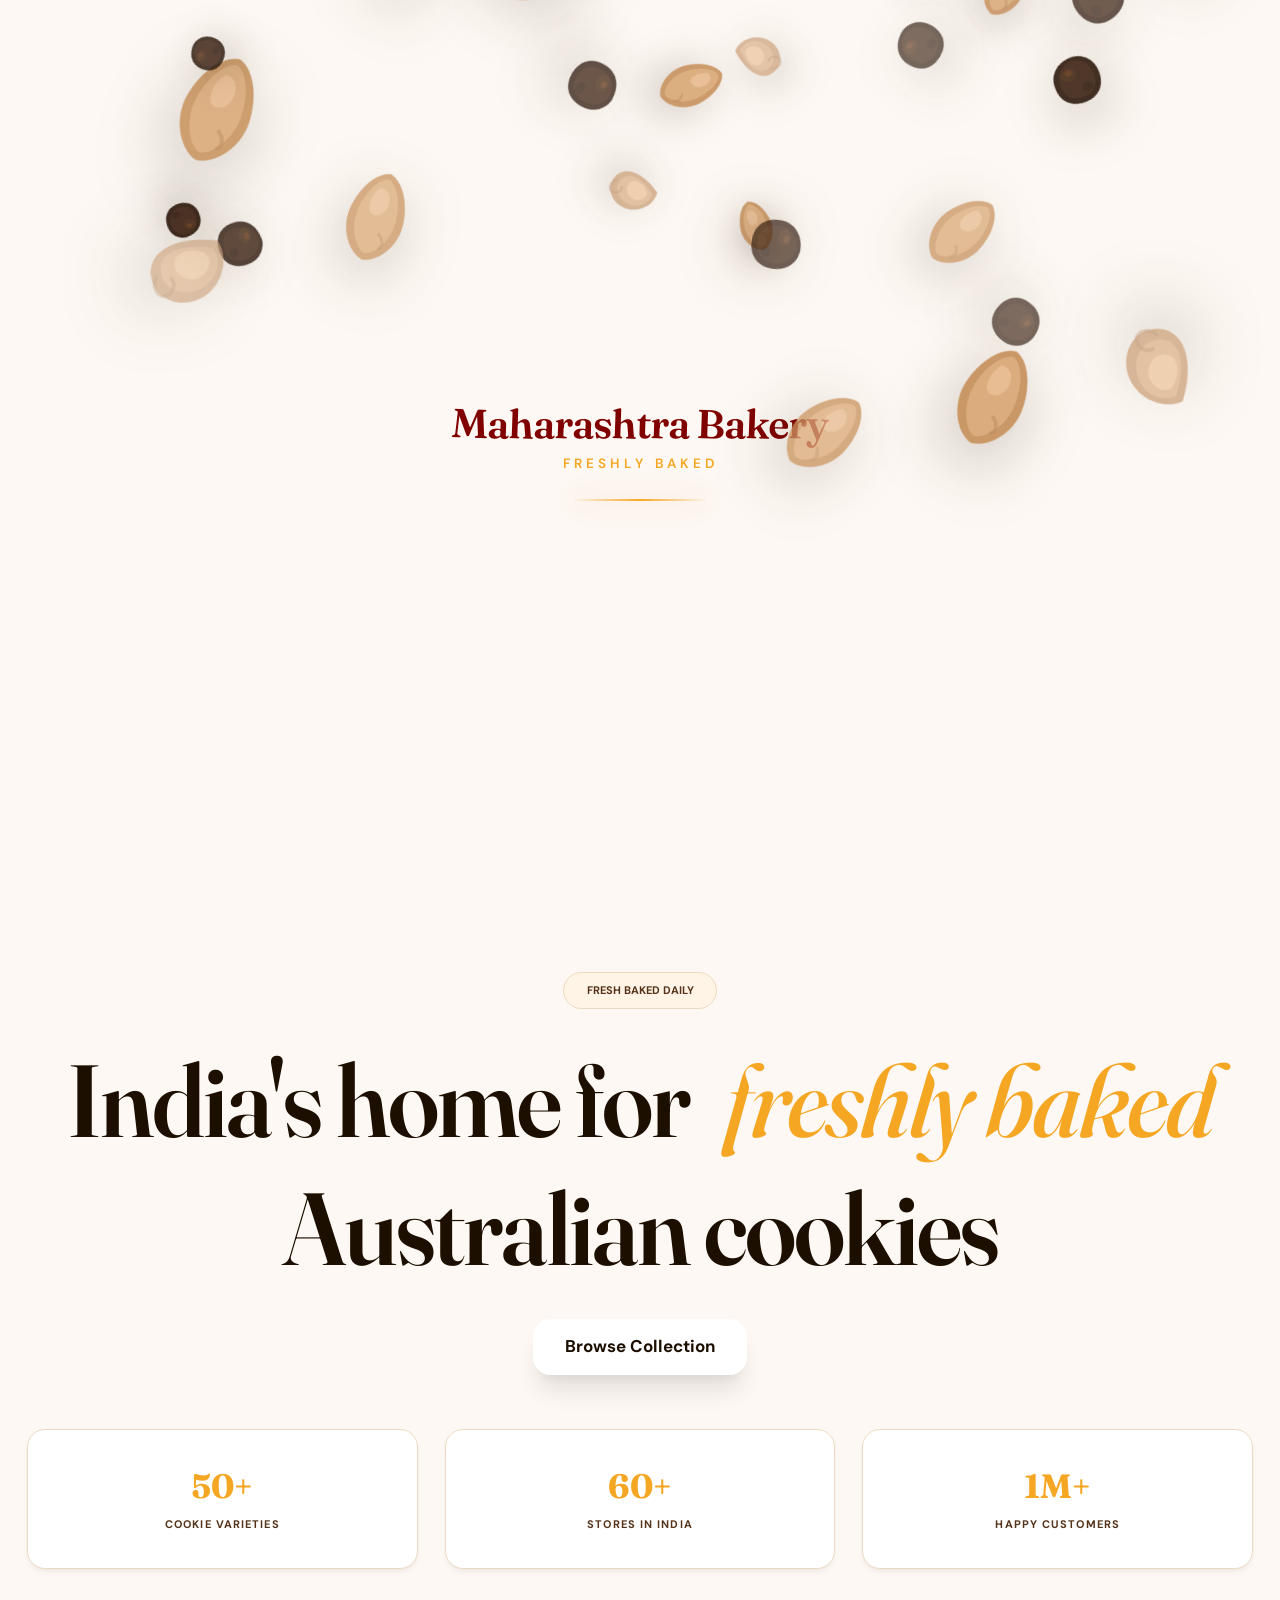
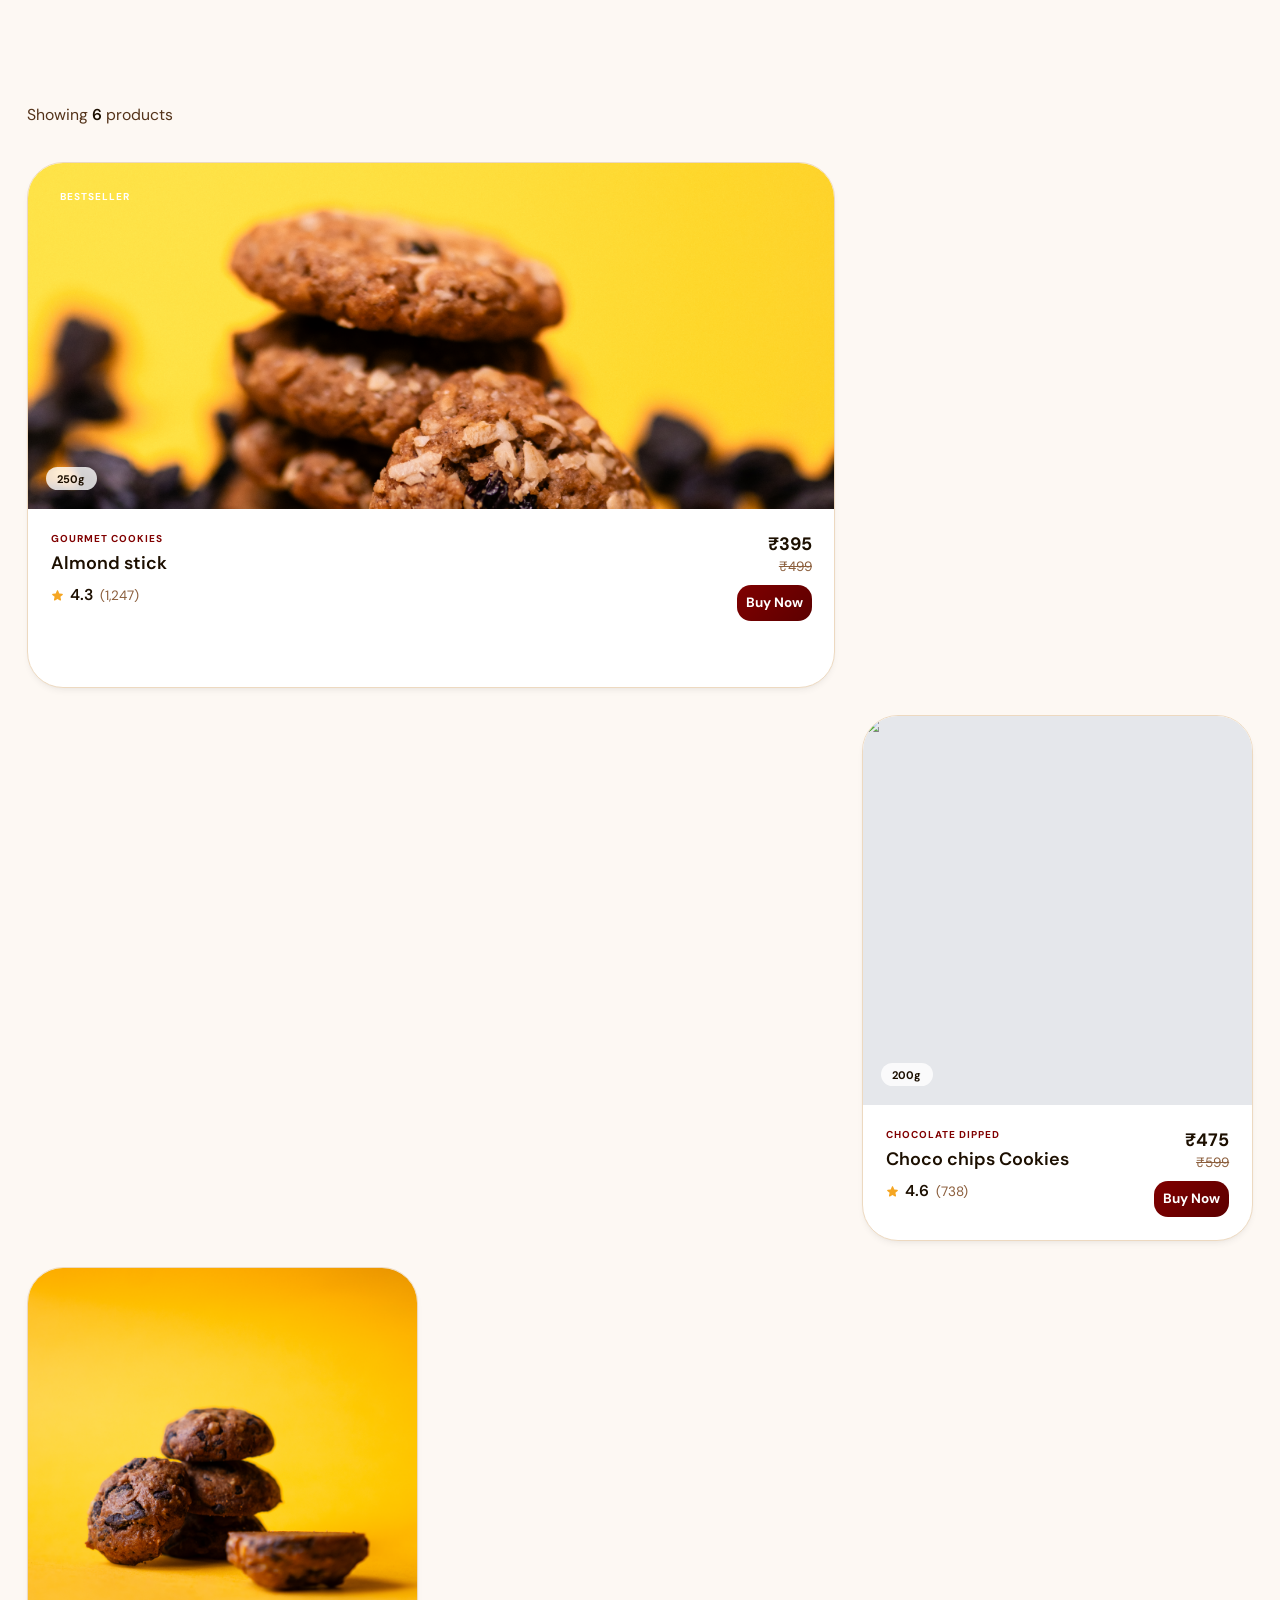
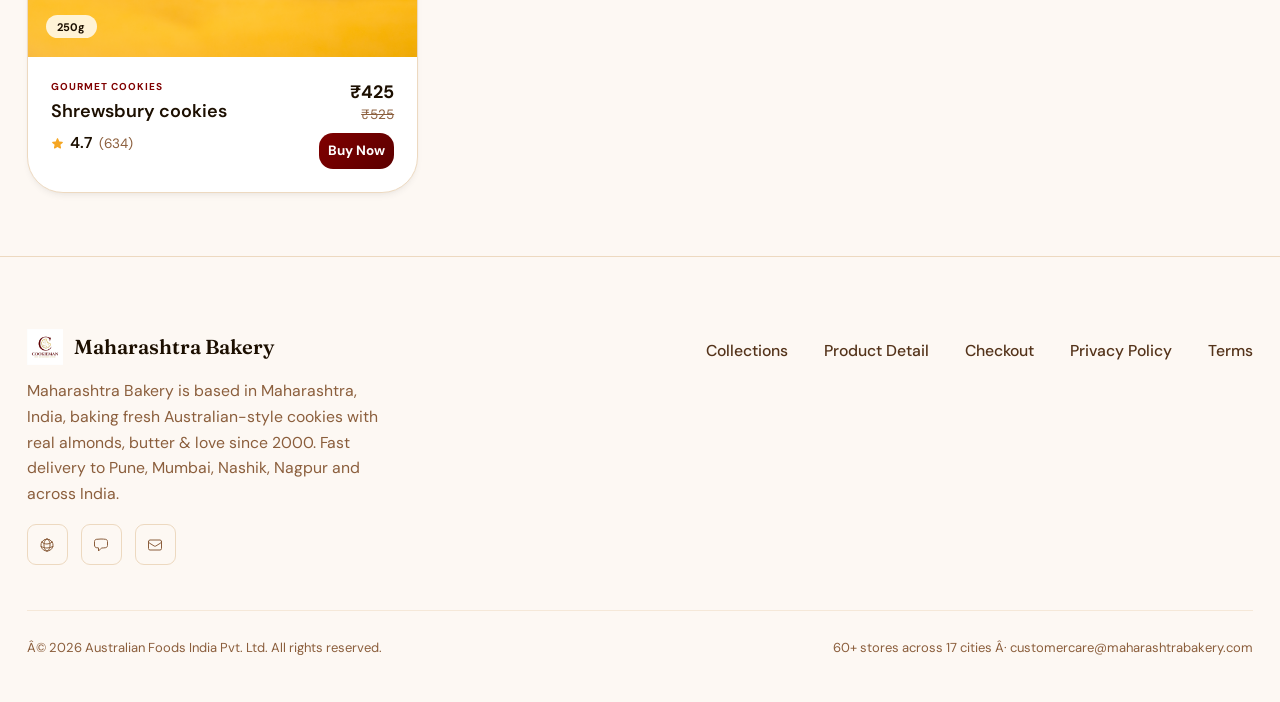
==== index.html @ 5fedf260 "Initial commit" ====
<!doctype html>
<html lang="en">

<head>
  <meta charset="utf-8" />
  <meta name="viewport" content="width=device-width, initial-scale=1.0" />
  <title>Maharashtra Bakery</title>
  <meta name="description"
    content="Browse 50+ varieties of fresh-baked Australian cookies from Maharashtra Bakery in Maharashtra, India. Gourmet, sugar-free, combos &amp; more with fast delivery across India." />
  <meta property="og:title" content="Maharashtra Bakery â€” Premium Artisan Cookies" />
  <meta property="og:description"
    content="Fresh-baked Australian cookies, 50+ varieties. Real ingredients, delivered to your door." />
  <meta property="og:image" content="assets/images/logo.png" />
  <meta property="og:image:width" content="1200" />
  <meta property="og:image:height" content="630" />
  <meta name="twitter:card" content="summary_large_image" />
  <meta name="twitter:title" content="Maharashtra Bakery â€” Premium Artisan Cookies" />
  <meta name="twitter:description"
    content="Fresh-baked Australian cookies, 50+ varieties. Real ingredients, delivered to your door." />
  <meta name="twitter:image" content="assets/images/logo.png" />
  <meta name="twitter:image:width" content="1200" />
  <meta name="twitter:image:height" content="630" />

  <link
    href="https://fonts.googleapis.com/css2?family=Fraunces:ital,opsz,wght@0,9..144,300;0,9..144,400;0,9..144,600;0,9..144,700;1,9..144,400;1,9..144,600&family=DM+Sans:ital,opsz,wght@0,9..40,300;0,9..40,400;0,9..40,500;0,9..40,600;0,9..40,700;1,9..40,400&display=swap"
    rel="stylesheet">
  <link rel="stylesheet" href="style.css">
</head>

<body>
  <div class="min-h-screen bg-brand-bg">
    <header
      class="fixed top-0 left-0 right-0 z-50 transition-all duration-500 py-2 bg-transparent header-transparent-dark-bg">
      <div class="max-w-[1440px] mx-auto px-4 sm:px-6 h-16 flex items-center justify-between gap-4">
        <a class="flex items-center gap-2.5 flex-shrink-0 group" href="index.html">
          <div class="flex items-center transition-transform group-hover:scale-105">
            <img alt="Logo" width="36" height="36" class="flex-shrink-0" style="color: transparent"
              src="assets/images/logo.png" />
          </div>
          <span
            class="font-display font-semibold text-lg text-brand-foreground tracking-tight hidden sm:block">Maharashtra
            Bakery</span>
        </a>
        <nav class="hidden lg:flex items-center gap-1">
          <a class="px-4 py-2 text-sm font-medium text-brand-muted hover:text-primary transition-colors rounded-lg hover:bg-brand-surface"
            href="collections.html">Collections</a>

        </nav>
        <div class="flex items-center gap-2">
          <button
            class="hidden sm:flex items-center gap-1.5 px-3 py-2 text-sm font-medium text-brand-muted hover:text-primary transition-colors rounded-lg hover:bg-brand-surface"
            aria-label="Search">
            <svg xmlns="http://www.w3.org/2000/svg" fill="none" viewBox="0 0 24 24" stroke-width="1.5"
              stroke="currentColor" aria-hidden="true" width="18" height="18" class=" ">
              <path stroke-linecap="round" stroke-linejoin="round"
                d="m21 21-5.197-5.197m0 0A7.5 7.5 0 1 0 5.196 5.196a7.5 7.5 0 0 0 10.607 10.607Z"></path>
            </svg>
          </button>
          <a class="relative flex items-center gap-1.5 px-3 py-2 text-sm font-medium text-brand-muted hover:text-primary transition-colors rounded-lg hover:bg-brand-surface"
            aria-label="Cart with 2 items" href="checkout.html">
            <svg xmlns="http://www.w3.org/2000/svg" fill="none" viewBox="0 0 24 24" stroke-width="1.5"
              stroke="currentColor" aria-hidden="true" width="20" height="20" class=" ">
              <path stroke-linecap="round" stroke-linejoin="round"
                d="M15.75 10.5V6a3.75 3.75 0 1 0-7.5 0v4.5m11.356-1.993 1.263 12c.07.665-.45 1.243-1.119 1.243H4.25a1.125 1.125 0 0 1-1.12-1.243l1.264-12A1.125 1.125 0 0 1 5.513 7.5h12.974c.576 0 1.059.435 1.119 1.007ZM8.625 10.5a.375.375 0 1 1-.75 0 .375.375 0 0 1 .75 0Zm7.5 0a.375.375 0 1 1-.75 0 .375.375 0 0 1 .75 0Z">
              </path>
            </svg>
            <span
              class="absolute -top-1 -right-1 w-5 h-5 bg-primary text-white text-[11px] font-bold rounded-full flex items-center justify-center">2</span>
          </a>
          <a class="hidden sm:flex btn-primary items-center gap-1.5 px-5 py-2.5 text-sm font-bold rounded-xl text-white"
            href="checkout.html">Order Now</a>
          <button
            class="lg:hidden flex items-center justify-center w-10 h-10 rounded-lg hover:bg-brand-surface transition-colors"
            aria-label="Open menu" aria-expanded="false">
            <svg xmlns="http://www.w3.org/2000/svg" fill="none" viewBox="0 0 24 24" stroke-width="1.5"
              stroke="currentColor" aria-hidden="true" width="22" height="22" class="text-brand-foreground">
              <path stroke-linecap="round" stroke-linejoin="round" d="M3.75 6.75h16.5M3.75 12h16.5m-16.5 5.25h16.5">
              </path>
            </svg>
          </button>
        </div>
      </div>
    </header>
    <div class="backdrop hidden fixed inset-0 z-40 bg-brand-dark/40 backdrop-blur-sm lg:hidden"></div>
    <div
      class="mobile-menu hidden fixed top-0 right-0 bottom-0 w-72 z-50 bg-brand-bg shadow-float lg:hidden flex flex-col">
      <div class="flex items-center justify-between p-5 border-b border-brand-border">
        <div class="flex items-center gap-2">
          <div class="flex items-center">
            <img alt="Logo" width="32" height="32" class="flex-shrink-0" style="color: transparent"
              src="assets/images/logo.png" />
          </div>
          <span class="font-display font-semibold text-base text-brand-foreground">Maharashtra Bakery</span>
        </div>
        <button class="w-9 h-9 flex items-center justify-center rounded-lg hover:bg-brand-surface transition-colors"
          aria-label="Close menu">
          <svg xmlns="http://www.w3.org/2000/svg" fill="none" viewBox="0 0 24 24" stroke-width="1.5"
            stroke="currentColor" aria-hidden="true" width="20" height="20" class="text-brand-muted">
            <path stroke-linecap="round" stroke-linejoin="round" d="M6 18 18 6M6 6l12 12"></path>
          </svg>
        </button>
      </div>
      <nav class="flex-1 p-5 space-y-1">
        <a class="flex items-center gap-3 px-4 py-3.5 text-base font-medium text-brand-muted hover:text-primary hover:bg-brand-surface rounded-xl transition-colors min-h-[44px]"
          href="collections.html">Collections</a>

      </nav>
      <div class="p-5 border-t border-brand-border space-y-3">
        <a class="btn-primary flex items-center justify-center gap-2.5 w-full py-4 text-sm font-bold rounded-2xl text-white"
          href="checkout.html">
          <svg xmlns="http://www.w3.org/2000/svg" fill="none" viewBox="0 0 24 24" stroke-width="2" stroke="currentColor"
            aria-hidden="true" width="18" height="18" class=" ">
            <path stroke-linecap="round" stroke-linejoin="round"
              d="M15.75 10.5V6a3.75 3.75 0 1 0-7.5 0v4.5m11.356-1.993 1.263 12c.07.665-.45 1.243-1.119 1.243H4.25a1.125 1.125 0 0 1-1.12-1.243l1.264-12A1.125 1.125 0 0 1 5.513 7.5h12.974c.576 0 1.059.435 1.119 1.007ZM8.625 10.5a.375.375 0 1 1-.75 0 .375.375 0 0 1 .75 0Zm7.5 0a.375.375 0 1 1-.75 0 .375.375 0 0 1 .75 0Z">
            </path>
          </svg>View Cart (2)</a>
      </div>
    </div>
    <main>
      <section class="relative w-full min-h-screen pt-20 overflow-hidden hero-section">
        <!-- Background Video -->
        <video class="hero-video-blur absolute inset-0 w-full h-full" autoplay muted loop playsinline preload="metadata"
          aria-hidden="true">
          <source src="assets/videos/main-video.mp4" type="video/mp4" />
          Your browser does not support the video tag.
        </video>
        <video class="hero-video-main absolute inset-0 w-full h-full" autoplay muted loop playsinline preload="auto">
          <source src="assets/videos/main-video.mp4" type="video/mp4" />
          Your browser does not support the video tag.
        </video>

        <!-- Video Overlay for clarity -->
        <div
          class="hero-video-overlay absolute inset-0 bg-gradient-to-b from-black/40 via-black/10 to-transparent pointer-events-none">
        </div>
      </section>

      <section class="py-12 sm:py-16">
        <div class="max-w-[1300px] mx-auto px-4 sm:px-6 text-center">
          <div class="w-full max-w-4xl mx-auto space-y-6">
            <div class="reveal-hidden">
              <span
                class="inline-flex items-center text-[11px] font-bold uppercase tracking-[0.2em] text-brand-muted border border-brand-border px-5 py-2 rounded-full bg-brand-surface">
                Fresh Baked Daily
              </span>
            </div>
            <h1 class="font-display font-semibold text-brand-foreground leading-tight reveal-hidden hero-title"
              style="letter-spacing: -0.02em;">
              India's home for
              <span class="inline-block italic text-accent" style="font-weight: 500; margin-left: 0.2em;">
                freshly baked
              </span>
              <span class="block">Australian cookies</span>
            </h1>
            <div class="reveal-hidden w-full flex flex-wrap justify-center gap-4 pt-10 mb-6">
              <a href="collections.html"
                class="font-bold rounded-2xl text-brand-foreground transition-all hover:shadow-2xl flex items-center justify-center text-center"
                style="background-color: rgba(255, 255, 255, 0.98); backdrop-filter: blur(16px); -webkit-backdrop-filter: blur(16px); min-width: 200px; height: 56px; padding: 0 32px; font-size: 17px; box-shadow: 0 20px 25px -5px rgba(0,0,0,0.1), 0 10px 10px -5px rgba(0,0,0,0.04); transform: translateY(0); transition: all 0.3s cubic-bezier(0.34, 1.56, 0.64, 1);"
                onmouseover="this.style.backgroundColor='#ffffff'; this.style.transform='translateY(-6px)';"
                onmouseout="this.style.backgroundColor='rgba(255, 255, 255, 0.98)'; this.style.transform='translateY(0)';">
                Browse Collection
              </a>
            </div>
          </div>
          <br>
          <br>
          <div class="grid grid-cols-1 sm:grid-cols-3 gap-4 sm:gap-6 w-full pt-10 reveal-hidden">
            <div
              class="bg-white border border-brand-border rounded-2xl p-6 sm:p-8 flex flex-col items-center justify-center text-center shadow-card transition-transform duration-300">
              <p class="font-display text-3xl sm:text-4xl font-bold text-accent">50+</p>
              <p class="text-[11px] sm:text-xs font-bold tracking-widest text-brand-muted mt-2 uppercase">
                Cookie Varieties</p>
            </div>
            <div
              class="bg-white border border-brand-border rounded-2xl p-6 sm:p-8 flex flex-col items-center justify-center text-center shadow-card transition-transform duration-300">
              <p class="font-display text-3xl sm:text-4xl font-bold text-accent">60+</p>
              <p class="text-[11px] sm:text-xs font-bold tracking-widest text-brand-muted mt-2 uppercase">
                Stores In India</p>
            </div>
            <div
              class="bg-white border border-brand-border rounded-2xl p-6 sm:p-8 flex flex-col items-center justify-center text-center shadow-card transition-transform duration-300">
              <p class="font-display text-3xl sm:text-4xl font-bold text-accent">1M+</p>
              <p class="text-[11px] sm:text-xs font-bold tracking-widest text-brand-muted mt-2 uppercase">
                Happy Customers</p>
            </div>
          </div>
        </div>
      </section>

      <section class="py-10 sm:py-14">
        <div class="max-w-[1440px] mx-auto px-4 sm:px-6">
          <div class="flex items-center justify-between mb-8 reveal-hidden">
            <p class="text-sm text-brand-muted">
              Showing
              <span class="font-semibold text-brand-foreground">6</span>
              products
            </p>
          </div>
          <div class="grid grid-cols-1 sm:grid-cols-2 lg:grid-cols-3 gap-5 sm:gap-6">
            <div onclick="window.location.href='product-detail.html'"
              class="collection-card cursor-pointer bg-white rounded-4xl overflow-hidden border border-brand-border shadow-card group sm:col-span-2 lg:col-span-2"
              style="transition-delay: 0ms"
              data-product='{"id":"almond-fingers","name":"Almond stick","price":395,"quantity":1,"image":"assets/images/DSC02873.jpg","weight":"250g"}'>
              <div class="relative product-img-wrap bg-brand-surface aspect-[16/7] sm:aspect-[21/9]">
                <div class="relative" style="width: 100%; height: 100%">
                  <img alt="Almond stick cookies" loading="lazy" class="object-cover bg-gray-200" style="
                        position: absolute;
                        height: 100%;
                        width: 100%;
                        left: 0;
                        top: 0;
                        right: 0;
                        bottom: 0;
                        object-fit: cover;
                        color: transparent;
                      " src="assets/images/DSC02873.jpg" />
                </div>
                <div class="absolute inset-0 bg-gradient-to-t from-brand-dark/30 via-transparent to-transparent"></div>
                <div class="absolute top-4 left-4">
                  <span
                    class="text-[10px] font-bold uppercase tracking-widest px-3 py-1.5 rounded-full bg-gradient-badge text-white">Bestseller</span>
                </div>
                <button
                  class="absolute top-4 right-4 w-9 h-9 glass rounded-full flex items-center justify-center transition-all opacity-0 group-hover:opacity-100"
                  aria-label="Add to wishlist">
                  <svg xmlns="http://www.w3.org/2000/svg" fill="none" viewBox="0 0 24 24" stroke-width="1.5"
                    stroke="currentColor" aria-hidden="true" width="15" height="15" class="text-brand-muted">
                    <path stroke-linecap="round" stroke-linejoin="round"
                      d="M21 8.25c0-2.485-2.099-4.5-4.688-4.5-1.935 0-3.597 1.126-4.312 2.733-.715-1.607-2.377-2.733-4.313-2.733C5.1 3.75 3 5.765 3 8.25c0 7.22 9 12 9 12s9-4.78 9-12Z">
                    </path>
                  </svg>
                </button>
                <div class="absolute bottom-4 left-4">
                  <span
                    class="text-[11px] font-bold bg-white/80 backdrop-blur-sm text-brand-foreground px-2.5 py-1 rounded-full">250g</span>
                </div>
              </div>
              <div class="p-5">
                <div class="flex items-start justify-between gap-3">
                  <div class="flex-1 min-w-0">
                    <p class="text-[10px] font-bold uppercase tracking-widest text-primary mb-1">
                      Gourmet Cookies
                    </p>
                    <h2 class="text-base font-semibold text-brand-foreground leading-snug mb-2">
                      Almond stick
                    </h2>
                    <div class="flex items-center gap-1.5">
                      <svg xmlns="http://www.w3.org/2000/svg" viewBox="0 0 24 24" fill="currentColor" aria-hidden="true"
                        width="13" height="13" class="text-accent">
                        <path fill-rule="evenodd"
                          d="M10.788 3.21c.448-1.077 1.976-1.077 2.424 0l2.082 5.006 5.404.434c1.164.093 1.636 1.545.749 2.305l-4.117 3.527 1.257 5.273c.271 1.136-.964 2.033-1.96 1.425L12 18.354 7.373 21.18c-.996.608-2.231-.29-1.96-1.425l1.257-5.273-4.117-3.527c-.887-.76-.415-2.212.749-2.305l5.404-.434 2.082-5.005Z"
                          clip-rule="evenodd"></path>
                      </svg>
                      <span class="text-sm font-semibold text-brand-foreground">4.3</span>
                      <span class="text-xs text-brand-subtle">(1,247)</span>
                    </div>
                  </div>
                  <div class="flex flex-col items-end gap-2">
                    <div class="text-right">
                      <p class="text-base font-bold text-brand-foreground">
                        ₹395
                      </p>
                      <p class="text-xs text-brand-subtle line-through">
                        ₹499
                      </p>
                    </div>
                    <div class="flex gap-2">

                      <button
                        class="btn-primary flex items-center gap-1.5 px-2 py-2 rounded-xl text-xs font-bold text-white">
                        Buy Now
                      </button>
                    </div>
                  </div>
                </div>
              </div>
            </div>
            <div onclick="window.location.href='product-detail.html'"
              class="collection-card reveal-hidden cursor-pointer bg-white rounded-4xl overflow-hidden border border-brand-border shadow-card group"
              style="transition-delay: 60ms"
              data-product='{"id":"choco-chip-delight","name":"Raisins&amp;Oats","price":349,"quantity":1,"image":"assets/images/DSC02873.jpg","weight":"250g"}'>
              <div class="relative product-img-wrap bg-brand-surface aspect-[4/3] sm:aspect-square">
                <div class="relative" style="width: 100%; height: 100%">
                  <img alt="Raisins and oats cookies" loading="lazy" class="object-cover bg-gray-200" style="
                        position: absolute;
                        height: 100%;
                        width: 100%;
                        left: 0;
                        top: 0;
                        right: 0;
                        bottom: 0;
                        object-fit: cover;
                        color: transparent;
                      " src="assets/images/DSC02873.jpg" />
                </div>
                <div class="absolute inset-0 bg-gradient-to-t from-brand-dark/30 via-transparent to-transparent"></div>
                <div class="absolute top-4 left-4">
                  <span
                    class="text-[10px] font-bold uppercase tracking-widest px-3 py-1.5 rounded-full bg-accent text-white">New</span>
                </div>
                <button
                  class="absolute top-4 right-4 w-9 h-9 glass rounded-full flex items-center justify-center transition-all opacity-0 group-hover:opacity-100"
                  aria-label="Add to wishlist">
                  <svg xmlns="http://www.w3.org/2000/svg" fill="none" viewBox="0 0 24 24" stroke-width="1.5"
                    stroke="currentColor" aria-hidden="true" width="15" height="15" class="text-brand-muted">
                    <path stroke-linecap="round" stroke-linejoin="round"
                      d="M21 8.25c0-2.485-2.099-4.5-4.688-4.5-1.935 0-3.597 1.126-4.312 2.733-.715-1.607-2.377-2.733-4.313-2.733C5.1 3.75 3 5.765 3 8.25c0 7.22 9 12 9 12s9-4.78 9-12Z">
                    </path>
                  </svg>
                </button>
                <div class="absolute bottom-4 left-4">
                  <span
                    class="text-[11px] font-bold bg-white/80 backdrop-blur-sm text-brand-foreground px-2.5 py-1 rounded-full">250g</span>
                </div>
              </div>
              <div class="p-5">
                <div class="flex items-start justify-between gap-3">
                  <div class="flex-1 min-w-0">
                    <p class="text-[10px] font-bold uppercase tracking-widest text-primary mb-1">
                      Gourmet Cookies
                    </p>
                    <h2 class="text-base font-semibold text-brand-foreground leading-snug mb-2">
                      Raisins&amp;Oats
                    </h2>
                    <div class="flex items-center gap-1.5">
                      <svg xmlns="http://www.w3.org/2000/svg" viewBox="0 0 24 24" fill="currentColor" aria-hidden="true"
                        width="13" height="13" class="text-accent">
                        <path fill-rule="evenodd"
                          d="M10.788 3.21c.448-1.077 1.976-1.077 2.424 0l2.082 5.006 5.404.434c1.164.093 1.636 1.545.749 2.305l-4.117 3.527 1.257 5.273c.271 1.136-.964 2.033-1.96 1.425L12 18.354 7.373 21.18c-.996.608-2.231-.29-1.96-1.425l1.257-5.273-4.117-3.527c-.887-.76-.415-2.212.749-2.305l5.404-.434 2.082-5.005Z"
                          clip-rule="evenodd"></path>
                      </svg>
                      <span class="text-sm font-semibold text-brand-foreground">4.5</span>
                      <span class="text-xs text-brand-subtle">(892)</span>
                    </div>
                  </div>
                  <div class="flex flex-col items-end gap-2">
                    <div class="text-right">
                      <p class="text-base font-bold text-brand-foreground">
                        ₹349
                      </p>
                      <p class="text-xs text-brand-subtle line-through">
                        ₹449
                      </p>
                    </div>
                    <div class="flex gap-2">

                      <button
                        class="btn-primary flex items-center gap-1.5 px-2 py-2 rounded-xl text-xs font-bold text-white">
                        Buy Now
                      </button>
                    </div>
                  </div>
                </div>
              </div>
            </div>
            <div onclick="window.location.href='product-detail.html'"
              class="collection-card reveal-hidden cursor-pointer bg-white rounded-4xl overflow-hidden border border-brand-border shadow-card group"
              style="transition-delay: 120ms"
              data-product='{"id":"festive-cookie-tin","name":"Walnut Cookies","price":799,"quantity":1,"image":"assets/images/DSC02873.jpg","weight":"500g"}'>
              <div class="relative product-img-wrap bg-brand-surface aspect-[4/3] sm:aspect-square">
                <div class="relative" style="width: 100%; height: 100%">
                  <img alt="Walnut cookies" loading="lazy" class="object-cover bg-gray-200" style="
                        position: absolute;
                        height: 100%;
                        width: 100%;
                        left: 0;
                        top: 0;
                        right: 0;
                        bottom: 0;
                        object-fit: cover;
                        color: transparent;
                      " src="assets/images/DSC02873.jpg" />
                </div>
                <div class="absolute inset-0 bg-gradient-to-t from-brand-dark/30 via-transparent to-transparent"></div>
                <div class="absolute top-4 left-4">
                  <span
                    class="text-[10px] font-bold uppercase tracking-widest px-3 py-1.5 rounded-full bg-gradient-badge text-white">Bestseller</span>
                </div>
                <button
                  class="absolute top-4 right-4 w-9 h-9 glass rounded-full flex items-center justify-center transition-all opacity-0 group-hover:opacity-100"
                  aria-label="Add to wishlist">
                  <svg xmlns="http://www.w3.org/2000/svg" fill="none" viewBox="0 0 24 24" stroke-width="1.5"
                    stroke="currentColor" aria-hidden="true" width="15" height="15" class="text-brand-muted">
                    <path stroke-linecap="round" stroke-linejoin="round"
                      d="M21 8.25c0-2.485-2.099-4.5-4.688-4.5-1.935 0-3.597 1.126-4.312 2.733-.715-1.607-2.377-2.733-4.313-2.733C5.1 3.75 3 5.765 3 8.25c0 7.22 9 12 9 12s9-4.78 9-12Z">
                    </path>
                  </svg>
                </button>
                <div class="absolute bottom-4 left-4">
                  <span
                    class="text-[11px] font-bold bg-white/80 backdrop-blur-sm text-brand-foreground px-2.5 py-1 rounded-full">500g</span>
                </div>
              </div>
              <div class="p-5">
                <div class="flex items-start justify-between gap-3">
                  <div class="flex-1 min-w-0">
                    <p class="text-[10px] font-bold uppercase tracking-widest text-primary mb-1">
                      Gift Tins
                    </p>
                    <h2 class="text-base font-semibold text-brand-foreground leading-snug mb-2">
                      Walnut Cookies
                    </h2>
                    <div class="flex items-center gap-1.5">
                      <svg xmlns="http://www.w3.org/2000/svg" viewBox="0 0 24 24" fill="currentColor" aria-hidden="true"
                        width="13" height="13" class="text-accent">
                        <path fill-rule="evenodd"
                          d="M10.788 3.21c.448-1.077 1.976-1.077 2.424 0l2.082 5.006 5.404.434c1.164.093 1.636 1.545.749 2.305l-4.117 3.527 1.257 5.273c.271 1.136-.964 2.033-1.96 1.425L12 18.354 7.373 21.18c-.996.608-2.231-.29-1.96-1.425l1.257-5.273-4.117-3.527c-.887-.76-.415-2.212.749-2.305l5.404-.434 2.082-5.005Z"
                          clip-rule="evenodd"></path>
                      </svg>
                      <span class="text-sm font-semibold text-brand-foreground">4.8</span>
                      <span class="text-xs text-brand-subtle">(1,105)</span>
                    </div>
                  </div>
                  <div class="flex flex-col items-end gap-2">
                    <div class="text-right">
                      <p class="text-base font-bold text-brand-foreground">
                        ₹799
                      </p>
                      <p class="text-xs text-brand-subtle line-through">
                        ₹999
                      </p>
                    </div>
                    <div class="flex gap-2">

                      <button
                        class="btn-primary flex items-center gap-1.5 px-2 py-2 rounded-xl text-xs font-bold text-white">
                        Buy Now
                      </button>
                    </div>
                  </div>
                </div>
              </div>
            </div>
            <div onclick="window.location.href='product-detail.html'"
              class="collection-card reveal-hidden cursor-pointer bg-white rounded-4xl overflow-hidden border border-brand-border shadow-card group"
              style="transition-delay: 180ms"
              data-product='{"id":"sugar-free-almond-bites","name":"Muesli Cookies","price":299,"quantity":1,"image":"assets/images/DSC02891-2.jpg","weight":"200g"}'>
              <div class="relative product-img-wrap bg-brand-surface aspect-[4/3] sm:aspect-square">
                <div class="relative" style="width: 100%; height: 100%">
                  <img alt="Muesli cookies" loading="lazy" class="object-cover bg-gray-200" style="
                        position: absolute;
                        height: 100%;
                        width: 100%;
                        left: 0;
                        top: 0;
                        right: 0;
                        bottom: 0;
                        object-fit: cover;
                        color: transparent;
                      " src="assets/images/DSC02891-2.jpg" />
                </div>
                <div class="absolute inset-0 bg-gradient-to-t from-brand-dark/30 via-transparent to-transparent"></div>
                <div class="absolute top-4 left-4">
                  <span
                    class="text-[10px] font-bold uppercase tracking-widest px-3 py-1.5 rounded-full bg-brand-foreground text-white">Sugar
                    Free</span>
                </div>
                <button
                  class="absolute top-4 right-4 w-9 h-9 glass rounded-full flex items-center justify-center transition-all opacity-0 group-hover:opacity-100"
                  aria-label="Add to wishlist">
                  <svg xmlns="http://www.w3.org/2000/svg" fill="none" viewBox="0 0 24 24" stroke-width="1.5"
                    stroke="currentColor" aria-hidden="true" width="15" height="15" class="text-brand-muted">
                    <path stroke-linecap="round" stroke-linejoin="round"
                      d="M21 8.25c0-2.485-2.099-4.5-4.688-4.5-1.935 0-3.597 1.126-4.312 2.733-.715-1.607-2.377-2.733-4.313-2.733C5.1 3.75 3 5.765 3 8.25c0 7.22 9 12 9 12s9-4.78 9-12Z">
                    </path>
                  </svg>
                </button>
                <div class="absolute bottom-4 left-4">
                  <span
                    class="text-[11px] font-bold bg-white/80 backdrop-blur-sm text-brand-foreground px-2.5 py-1 rounded-full">200g</span>
                </div>
              </div>
              <div class="p-5">
                <div class="flex items-start justify-between gap-3">
                  <div class="flex-1 min-w-0">
                    <p class="text-[10px] font-bold uppercase tracking-widest text-primary mb-1">
                      Sugar Free
                    </p>
                    <h2 class="text-base font-semibold text-brand-foreground leading-snug mb-2">
                      Muesli Cookies
                    </h2>
                    <div class="flex items-center gap-1.5">
                      <svg xmlns="http://www.w3.org/2000/svg" viewBox="0 0 24 24" fill="currentColor" aria-hidden="true"
                        width="13" height="13" class="text-accent">
                        <path fill-rule="evenodd"
                          d="M10.788 3.21c.448-1.077 1.976-1.077 2.424 0l2.082 5.006 5.404.434c1.164.093 1.636 1.545.749 2.305l-4.117 3.527 1.257 5.273c.271 1.136-.964 2.033-1.96 1.425L12 18.354 7.373 21.18c-.996.608-2.231-.29-1.96-1.425l1.257-5.273-4.117-3.527c-.887-.76-.415-2.212.749-2.305l5.404-.434 2.082-5.005Z"
                          clip-rule="evenodd"></path>
                      </svg>
                      <span class="text-sm font-semibold text-brand-foreground">4.2</span>
                      <span class="text-xs text-brand-subtle">(421)</span>
                    </div>
                  </div>
                  <div class="flex flex-col items-end gap-2">
                    <div class="text-right">
                      <p class="text-base font-bold text-brand-foreground">
                        ₹299
                      </p>
                      <p class="text-xs text-brand-subtle line-through">
                        ₹375
                      </p>
                    </div>
                    <div class="flex gap-2">

                      <button
                        class="btn-primary flex items-center gap-1.5 px-2 py-2 rounded-xl text-xs font-bold text-white">
                        Buy Now
                      </button>
                    </div>
                  </div>
                </div>
              </div>
            </div>
            <div onclick="window.location.href='product-detail.html'"
              class="collection-card cursor-pointer bg-white rounded-4xl overflow-hidden border border-brand-border shadow-card group block"
              style="transition-delay: 240ms"
              data-product='{"id": "choco-dipped-hazelnut", "name": "Choco chips Cookies", "price": 475, "originalPrice": 599, "weight": "200g", "image": "assets/images/DSC02916.jpg"}'>
              <div class="relative product-img-wrap bg-brand-surface aspect-[4/3] sm:aspect-square">
                <div class="relative" style="width: 100%; height: 100%">
                  <img alt="Choco chips cookies" loading="lazy" class="object-cover bg-gray-200" style="
                        position: absolute;
                        height: 100%;
                        width: 100%;
                        left: 0;
                        top: 0;
                        right: 0;
                        bottom: 0;
                        object-fit: cover;
                        color: transparent;
                      " src="assets/images/DSC02916.jpg" />
                </div>
                <div class="absolute inset-0 bg-gradient-to-t from-brand-dark/30 via-transparent to-transparent"></div>
                <button
                  class="absolute top-4 right-4 w-9 h-9 glass rounded-full flex items-center justify-center transition-all opacity-0 group-hover:opacity-100"
                  aria-label="Add to wishlist">
                  <svg xmlns="http://www.w3.org/2000/svg" fill="none" viewBox="0 0 24 24" stroke-width="1.5"
                    stroke="currentColor" aria-hidden="true" width="15" height="15" class="text-brand-muted">
                    <path stroke-linecap="round" stroke-linejoin="round"
                      d="M21 8.25c0-2.485-2.099-4.5-4.688-4.5-1.935 0-3.597 1.126-4.312 2.733-.715-1.607-2.377-2.733-4.313-2.733C5.1 3.75 3 5.765 3 8.25c0 7.22 9 12 9 12s9-4.78 9-12Z">
                    </path>
                  </svg>
                </button>
                <div class="absolute bottom-4 left-4">
                  <span
                    class="text-[11px] font-bold bg-white/80 backdrop-blur-sm text-brand-foreground px-2.5 py-1 rounded-full">200g</span>
                </div>
              </div>
              <div class="p-5">
                <div class="flex items-start justify-between gap-3">
                  <div class="flex-1 min-w-0">
                    <p class="text-[10px] font-bold uppercase tracking-widest text-primary mb-1">
                      Chocolate Dipped
                    </p>
                    <h2 class="text-base font-semibold text-brand-foreground leading-snug mb-2">
                      Choco chips Cookies
                    </h2>
                    <div class="flex items-center gap-1.5">
                      <svg xmlns="http://www.w3.org/2000/svg" viewBox="0 0 24 24" fill="currentColor" aria-hidden="true"
                        width="13" height="13" class="text-accent">
                        <path fill-rule="evenodd"
                          d="M10.788 3.21c.448-1.077 1.976-1.077 2.424 0l2.082 5.006 5.404.434c1.164.093 1.636 1.545.749 2.305l-4.117 3.527 1.257 5.273c.271 1.136-.964 2.033-1.96 1.425L12 18.354 7.373 21.18c-.996.608-2.231-.29-1.96-1.425l1.257-5.273-4.117-3.527c-.887-.76-.415-2.212.749-2.305l5.404-.434 2.082-5.005Z"
                          clip-rule="evenodd"></path>
                      </svg>
                      <span class="text-sm font-semibold text-brand-foreground">4.6</span>
                      <span class="text-xs text-brand-subtle">(738)</span>
                    </div>
                  </div>
                  <div class="flex flex-col items-end gap-2">
                    <div class="text-right">
                      <p class="text-base font-bold text-brand-foreground">
                        ₹475
                      </p>
                      <p class="text-xs text-brand-subtle line-through">
                        ₹599
                      </p>
                    </div>
                    <div class="flex gap-2">

                      <button
                        class="btn-primary flex items-center gap-1.5 px-2 py-2 rounded-xl text-xs font-bold text-white">
                        Buy Now
                      </button>
                    </div>
                  </div>
                </div>
              </div>
            </div>
            <div onclick="window.location.href='product-detail.html'"
              class="collection-card cursor-pointer bg-white rounded-4xl overflow-hidden border border-brand-border shadow-card group block"
              style="transition-delay: 300ms"
              data-product='{"id": "butter-pecan-rounds", "name": "Shrewsbury cookies", "price": 425, "originalPrice": 525, "weight": "250g", "image": "assets/images/DSC02891-2.jpg"}'>
              <div class="relative product-img-wrap bg-brand-surface aspect-[4/3] sm:aspect-square">
                <div class="relative" style="width: 100%; height: 100%">
                  <img alt="Shrewsbury cookies" loading="lazy" class="object-cover bg-gray-200" style="
                        position: absolute;
                        height: 100%;
                        width: 100%;
                        left: 0;
                        top: 0;
                        right: 0;
                        bottom: 0;
                        object-fit: cover;
                        color: transparent;
                      " src="assets/images/DSC02891-2.jpg" />
                </div>
                <div class="absolute inset-0 bg-gradient-to-t from-brand-dark/30 via-transparent to-transparent"></div>
                <button
                  class="absolute top-4 right-4 w-9 h-9 glass rounded-full flex items-center justify-center transition-all opacity-0 group-hover:opacity-100"
                  aria-label="Add to wishlist">
                  <svg xmlns="http://www.w3.org/2000/svg" fill="none" viewBox="0 0 24 24" stroke-width="1.5"
                    stroke="currentColor" aria-hidden="true" width="15" height="15" class="text-brand-muted">
                    <path stroke-linecap="round" stroke-linejoin="round"
                      d="M21 8.25c0-2.485-2.099-4.5-4.688-4.5-1.935 0-3.597 1.126-4.312 2.733-.715-1.607-2.377-2.733-4.313-2.733C5.1 3.75 3 5.765 3 8.25c0 7.22 9 12 9 12s9-4.78 9-12Z">
                    </path>
                  </svg>
                </button>
                <div class="absolute bottom-4 left-4">
                  <span
                    class="text-[11px] font-bold bg-white/80 backdrop-blur-sm text-brand-foreground px-2.5 py-1 rounded-full">250g</span>
                </div>
              </div>
              <div class="p-5">
                <div class="flex items-start justify-between gap-3">
                  <div class="flex-1 min-w-0">
                    <p class="text-[10px] font-bold uppercase tracking-widest text-primary mb-1">
                      Gourmet Cookies
                    </p>
                    <h2 class="text-base font-semibold text-brand-foreground leading-snug mb-2">
                      Shrewsbury cookies
                    </h2>
                    <div class="flex items-center gap-1.5">
                      <svg xmlns="http://www.w3.org/2000/svg" viewBox="0 0 24 24" fill="currentColor" aria-hidden="true"
                        width="13" height="13" class="text-accent">
                        <path fill-rule="evenodd"
                          d="M10.788 3.21c.448-1.077 1.976-1.077 2.424 0l2.082 5.006 5.404.434c1.164.093 1.636 1.545.749 2.305l-4.117 3.527 1.257 5.273c.271 1.136-.964 2.033-1.96 1.425L12 18.354 7.373 21.18c-.996.608-2.231-.29-1.96-1.425l1.257-5.273-4.117-3.527c-.887-.76-.415-2.212.749-2.305l5.404-.434 2.082-5.005Z"
                          clip-rule="evenodd"></path>
                      </svg>
                      <span class="text-sm font-semibold text-brand-foreground">4.7</span>
                      <span class="text-xs text-brand-subtle">(634)</span>
                    </div>
                  </div>
                  <div class="flex flex-col items-end gap-2">
                    <div class="text-right">
                      <p class="text-base font-bold text-brand-foreground">
                        ₹425
                      </p>
                      <p class="text-xs text-brand-subtle line-through">
                        ₹525
                      </p>
                    </div>
                    <div class="flex gap-2">

                      <button
                        class="btn-primary flex items-center gap-1.5 px-2 py-2 rounded-xl text-xs font-bold text-white">
                        Buy Now
                      </button>
                    </div>
                  </div>
                </div>
              </div>
            </div>
          </div>
        </div>
      </section>
    </main>
    <footer class="border-t border-brand-border bg-brand-bg pt-16 pb-10">
      <div class="max-w-[1440px] mx-auto px-4 sm:px-6">
        <div class="flex flex-col sm:flex-row sm:items-start sm:justify-between gap-8 mb-10">
          <div class="flex flex-col gap-3 max-w-xs">
            <a class="flex items-center gap-2.5 group w-fit" href="index.html">
              <div class="flex items-center transition-transform group-hover:scale-105">
                <img alt="Logo" width="36" height="36" class="flex-shrink-0" style="color: transparent"
                  src="assets/images/logo.png" />
              </div>
              <span class="font-display font-semibold text-lg text-brand-foreground">Maharashtra Bakery</span>
            </a>
            <p class="text-sm text-brand-subtle leading-relaxed">
              Maharashtra Bakery is based in Maharashtra, India, baking fresh
              Australian-style cookies with real almonds, butter &amp; love
              since 2000. Fast delivery to Pune, Mumbai, Nashik, Nagpur and
              across India.
            </p>
            <div class="flex items-center gap-3 mt-1">
              <a href="collections#" aria-label="Instagram"
                class="w-9 h-9 flex items-center justify-center rounded-lg border border-brand-border text-brand-subtle hover:text-primary hover:border-primary transition-colors">
                <svg xmlns="http://www.w3.org/2000/svg" fill="none" viewBox="0 0 24 24" stroke-width="1.5"
                  stroke="currentColor" aria-hidden="true" width="16" height="16" class=" ">
                  <path stroke-linecap="round" stroke-linejoin="round"
                    d="M12 21a9.004 9.004 0 0 0 8.716-6.747M12 21a9.004 9.004 0 0 1-8.716-6.747M12 21c2.485 0 4.5-4.03 4.5-9S14.485 3 12 3m0 18c-2.485 0-4.5-4.03-4.5-9S9.515 3 12 3m0 0a8.997 8.997 0 0 1 7.843 4.582M12 3a8.997 8.997 0 0 0-7.843 4.582m15.686 0A11.953 11.953 0 0 1 12 10.5c-2.998 0-5.74-1.1-7.843-2.918m15.686 0A8.959 8.959 0 0 1 21 12c0 .778-.099 1.533-.284 2.253m0 0A17.919 17.919 0 0 1 12 16.5c-3.162 0-6.133-.815-8.716-2.247m0 0A9.015 9.015 0 0 1 3 12c0-1.605.42-3.113 1.157-4.418">
                  </path>
                </svg>
              </a>
              <a href="collections#" aria-label="Twitter"
                class="w-9 h-9 flex items-center justify-center rounded-lg border border-brand-border text-brand-subtle hover:text-primary hover:border-primary transition-colors">
                <svg xmlns="http://www.w3.org/2000/svg" fill="none" viewBox="0 0 24 24" stroke-width="1.5"
                  stroke="currentColor" aria-hidden="true" width="16" height="16" class=" ">
                  <path stroke-linecap="round" stroke-linejoin="round"
                    d="M2.25 12.76c0 1.6 1.123 2.994 2.707 3.227 1.087.16 2.185.283 3.293.369V21l4.076-4.076a1.526 1.526 0 0 1 1.037-.443 48.282 48.282 0 0 0 5.68-.494c1.584-.233 2.707-1.626 2.707-3.228V6.741c0-1.602-1.123-2.995-2.707-3.228A48.394 48.394 0 0 0 12 3c-2.392 0-4.744.175-7.043.513C3.373 3.746 2.25 5.14 2.25 6.741v6.018Z">
                  </path>
                </svg>
              </a>
              <a href="mailto:customercare@maharashtrabakery.com" aria-label="Email"
                class="w-9 h-9 flex items-center justify-center rounded-lg border border-brand-border text-brand-subtle hover:text-primary hover:border-primary transition-colors">
                <svg xmlns="http://www.w3.org/2000/svg" fill="none" viewBox="0 0 24 24" stroke-width="1.5"
                  stroke="currentColor" aria-hidden="true" width="16" height="16" class=" ">
                  <path stroke-linecap="round" stroke-linejoin="round"
                    d="M21.75 6.75v10.5a2.25 2.25 0 0 1-2.25 2.25h-15a2.25 2.25 0 0 1-2.25-2.25V6.75m19.5 0A2.25 2.25 0 0 0 19.5 4.5h-15a2.25 2.25 0 0 0-2.25 2.25m19.5 0v.243a2.25 2.25 0 0 1-1.07 1.916l-7.5 4.615a2.25 2.25 0 0 1-2.36 0L3.32 8.91a2.25 2.25 0 0 1-1.07-1.916V6.75">
                  </path>
                </svg>
              </a>
            </div>
          </div>
          <nav class="flex flex-wrap gap-x-8 gap-y-3 sm:justify-end">
            <a class="text-sm font-medium text-brand-muted hover:text-primary transition-colors min-h-[44px] flex items-center"
              href="collections.html">Collections</a>
            <a class="text-sm font-medium text-brand-muted hover:text-primary transition-colors min-h-[44px] flex items-center"
              href="product-detail.html">Product Detail</a>
            <a class="text-sm font-medium text-brand-muted hover:text-primary transition-colors min-h-[44px] flex items-center"
              href="checkout.html">Checkout</a>
            <a class="text-sm font-medium text-brand-muted hover:text-primary transition-colors min-h-[44px] flex items-center"
              href="index.html">Privacy Policy</a>
            <a class="text-sm font-medium text-brand-muted hover:text-primary transition-colors min-h-[44px] flex items-center"
              href="index.html">Terms</a>
          </nav>
        </div>
        <div
          class="pt-6 border-t border-brand-border-light flex flex-col sm:flex-row sm:items-center sm:justify-between gap-3">
          <p class="text-[13px] text-brand-subtle">
            Â© 2026 Australian Foods India Pvt. Ltd. All rights reserved.
          </p>
          <p class="text-[13px] text-brand-subtle">
            60+ stores across 17 cities Â· customercare@maharashtrabakery.com
          </p>
        </div>
      </div>
    </footer>
  </div>
  <script src="app.js" defer></script>
</body>

</html>
---- style.css ----
/*! tailwindcss v3.4.1 | MIT License | https://tailwindcss.com*/*,:after,:before{box-sizing:border-box;border:0 solid #e5e7eb}:after,:before{--tw-content:""}:host,html{line-height:1.5;-webkit-text-size-adjust:100%;-moz-tab-size:4;-o-tab-size:4;tab-size:4;font-family:DM Sans,sans-serif;font-feature-settings:normal;font-variation-settings:normal;-webkit-tap-highlight-color:transparent;overflow-x:hidden;font-size:17px}@media (min-width:1024px){html{font-size:18px}}body{margin:0;line-height:inherit;overflow-x:hidden;width:100%;-webkit-font-smoothing:antialiased;-moz-osx-font-smoothing:grayscale}hr{height:0;color:inherit;border-top-width:1px}abbr:where([title]){-webkit-text-decoration:underline dotted;text-decoration:underline dotted}h1,h2,h3,h4,h5,h6{font-size:inherit;font-weight:inherit}a{color:inherit;text-decoration:inherit}b,strong{font-weight:bolder}code,kbd,pre,samp{font-family:ui-monospace,SFMono-Regular,Menlo,Monaco,Consolas,Liberation Mono,Courier New,monospace;font-feature-settings:normal;font-variation-settings:normal;font-size:1em}small{font-size:80%}sub,sup{font-size:75%;line-height:0;position:relative;vertical-align:initial}sub{bottom:-.25em}sup{top:-.5em}table{text-indent:0;border-color:inherit;border-collapse:collapse}button,input,optgroup,select,textarea{font-family:inherit;font-feature-settings:inherit;font-variation-settings:inherit;font-size:100%;font-weight:inherit;line-height:inherit;color:inherit;margin:0;padding:0}button,select{text-transform:none}[type=button],[type=reset],[type=submit],button{-webkit-appearance:button;appearance:button;background-color:initial;background-image:none}:-moz-focusring{outline:auto}:-moz-ui-invalid{box-shadow:none}progress{vertical-align:initial}::-webkit-inner-spin-button,::-webkit-outer-spin-button{height:auto}[type=search]{-webkit-appearance:textfield;appearance:textfield;outline-offset:-2px}::-webkit-search-decoration{-webkit-appearance:none;appearance:none}::-webkit-file-upload-button{-webkit-appearance:button;appearance:button;font:inherit}summary{display:list-item}blockquote,dd,dl,figure,h1,h2,h3,h4,h5,h6,hr,p,pre{margin:0}fieldset{margin:0}fieldset,legend{padding:0}menu,ol,ul{list-style:none;margin:0;padding:0}dialog{padding:0}textarea{resize:vertical}input::-moz-placeholder,textarea::-moz-placeholder{opacity:1;color:#9ca3af}input::placeholder,textarea::placeholder{opacity:1;color:#9ca3af}[role=button],button{cursor:pointer}:disabled{cursor:default}audio,canvas,embed,iframe,img,object,svg,video{display:block}img,video{max-width:100%;height:auto}[hidden]{display:none}*,::backdrop,:after,:before{--tw-border-spacing-x:0;--tw-border-spacing-y:0;--tw-translate-x:0;--tw-translate-y:0;--tw-rotate:0;--tw-skew-x:0;--tw-skew-y:0;--tw-scale-x:1;--tw-scale-y:1;--tw-pan-x: ;--tw-pan-y: ;--tw-pinch-zoom: ;--tw-scroll-snap-strictness:proximity;--tw-gradient-from-position: ;--tw-gradient-via-position: ;--tw-gradient-to-position: ;--tw-ordinal: ;--tw-slashed-zero: ;--tw-numeric-figure: ;--tw-numeric-spacing: ;--tw-numeric-fraction: ;--tw-ring-inset: ;--tw-ring-offset-width:0px;--tw-ring-offset-color:#fff;--tw-ring-color:#3b82f680;--tw-ring-offset-shadow:0 0 #0000;--tw-ring-shadow:0 0 #0000;--tw-shadow:0 0 #0000;--tw-shadow-colored:0 0 #0000;--tw-blur: ;--tw-brightness: ;--tw-contrast: ;--tw-grayscale: ;--tw-hue-rotate: ;--tw-invert: ;--tw-saturate: ;--tw-sepia: ;--tw-drop-shadow: ;--tw-backdrop-blur: ;--tw-backdrop-brightness: ;--tw-backdrop-contrast: ;--tw-backdrop-grayscale: ;--tw-backdrop-hue-rotate: ;--tw-backdrop-invert: ;--tw-backdrop-opacity: ;--tw-backdrop-saturate: ;--tw-backdrop-sepia: }.pointer-events-none{pointer-events:none}.visible{visibility:visible}.static{position:static}.fixed{position:fixed}.absolute{position:absolute}.relative{position:relative}.sticky{position:sticky}.inset-0{inset:0}.inset-x-0{left:0;right:0}.-right-0{right:0}.-right-0\.5{right:-.125rem}.-right-1{right:-.25rem}.-right-1\.5{right:-.375rem}.-right-2{right:-.5rem}.-top-0{top:0}.-top-0\.5{top:-.125rem}.-top-1{top:-.25rem}.-top-1\.5{top:-.375rem}.-top-2{top:-.5rem}.bottom-0{bottom:0}.bottom-4{bottom:1rem}.bottom-6{bottom:1.5rem}.left-0{left:0}.left-1\/2{left:50%}.left-3{left:.75rem}.left-4{left:1rem}.left-5{left:1.25rem}.left-\[22\%\]{left:22%}.right-0{right:0}.right-3{right:.75rem}.right-4{right:1rem}.right-5{right:1.25rem}.top-0{top:0}.top-1\/2{top:50%}.top-16{top:4rem}.top-24{top:6rem}.top-3{top:.75rem}.top-4{top:1rem}.top-5{top:1.25rem}.top-\[18\%\]{top:18%}.-z-10{z-index:-10}.z-10{z-index:10}.z-20{z-index:20}.z-30{z-index:30}.z-40{z-index:40}.z-50{z-index:50}.mx-2{margin-left:.5rem;margin-right:.5rem}.mx-auto{margin-left:auto;margin-right:auto}.my-2{margin-top:.5rem;margin-bottom:.5rem}.-mt-3{margin-top:-.75rem}.mb-1{margin-bottom:.25rem}.mb-1\.5{margin-bottom:.375rem}.mb-10{margin-bottom:2.5rem}.mb-12{margin-bottom:3rem}.mb-16{margin-bottom:4rem}.mb-2{margin-bottom:.5rem}.mb-3{margin-bottom:.75rem}.mb-4{margin-bottom:1rem}.mb-5{margin-bottom:1.25rem}.mb-6{margin-bottom:1.5rem}.mb-8{margin-bottom:2rem}.ml-1{margin-left:.25rem}.ml-1\.5{margin-left:.375rem}.ml-auto{margin-left:auto}.mr-1{margin-right:.25rem}.mt-0{margin-top:0}.mt-0\.5{margin-top:.125rem}.mt-1{margin-top:.25rem}.mt-2{margin-top:.5rem}.mt-3{margin-top:.75rem}.mt-4{margin-top:1rem}.mt-6{margin-top:1.5rem}.mt-8{margin-top:2rem}.block{display:block}.inline{display:inline}.flex{display:flex}.inline-flex{display:inline-flex}.grid{display:grid}.hidden{display:none}.aspect-\[16\/7\]{aspect-ratio:16/7}.aspect-\[3\/4\]{aspect-ratio:3/4}.aspect-\[4\/3\]{aspect-ratio:4/3}.aspect-\[4\/5\]{aspect-ratio:4/5}.aspect-square{aspect-ratio:1/1}.h-0{height:0}.h-0\.5{height:.125rem}.h-1{height:.25rem}.h-1\.5{height:.375rem}.h-10{height:2.5rem}.h-11{height:2.75rem}.h-14{height:3.5rem}.h-16{height:4rem}.h-20{height:5rem}.h-24{height:6rem}.h-4{height:1rem}.h-5{height:1.25rem}.h-8{height:2rem}.h-9{height:2.25rem}.h-\[400px\]{height:400px}.h-\[480px\]{height:480px}.h-\[60\%\]{height:60%}.h-\[600px\]{height:600px}.h-\[85\%\]{height:85%}.h-full{height:100%}.h-px{height:1px}.min-h-\[44px\]{min-height:44px}.min-h-screen{min-height:100vh}.w-1{width:.25rem}.w-1\.5{width:.375rem}.w-10{width:2.5rem}.w-11{width:2.75rem}.w-12{width:3rem}.w-14{width:3.5rem}.w-16{width:4rem}.w-20{width:5rem}.w-3{width:.75rem}.w-4{width:1rem}.w-5{width:1.25rem}.w-6{width:1.5rem}.w-72{width:18rem}.w-8{width:2rem}.w-9{width:2.25rem}.w-\[400px\]{width:400px}.w-\[42\%\]{width:42%}.w-\[52\%\]{width:52%}.w-\[55\%\]{width:55%}.w-\[600px\]{width:600px}.w-\[62\%\]{width:62%}.w-\[65\%\]{width:65%}.w-fit{width:-moz-fit-content;width:fit-content}.w-full{width:100%}.w-px{width:1px}.min-w-0{min-width:0}.max-w-2xl{max-width:42rem}.max-w-7xl{max-width:80rem}.max-w-lg{max-width:32rem}.max-w-xl{max-width:36rem}.max-w-xs{max-width:20rem}.flex-1{flex:1 1 0%}.flex-shrink-0{flex-shrink:0}.-translate-x-1\/2{--tw-translate-x:-50%}.-translate-x-1\/2,.-translate-y-1\/2{transform:translate(var(--tw-translate-x),var(--tw-translate-y)) rotate(var(--tw-rotate)) skewX(var(--tw-skew-x)) skewY(var(--tw-skew-y)) scaleX(var(--tw-scale-x)) scaleY(var(--tw-scale-y))}.-translate-y-1\/2{--tw-translate-y:-50%}.cursor-pointer{cursor:pointer}.cursor-zoom-in{cursor:zoom-in}.grid-cols-1{grid-template-columns:repeat(1,minmax(0,1fr))}.grid-cols-2{grid-template-columns:repeat(2,minmax(0,1fr))}.flex-col{flex-direction:column}.flex-wrap{flex-wrap:wrap}.items-start{align-items:flex-start}.items-end{align-items:flex-end}.items-center{align-items:center}.items-baseline{align-items:baseline}.justify-center{justify-content:center}.justify-between{justify-content:space-between}.gap-0{gap:0}.gap-0\.5{gap:.125rem}.gap-1{gap:.25rem}.gap-1\.5{gap:.375rem}.gap-10{gap:2.5rem}.gap-12{gap:3rem}.gap-2{gap:.5rem}.gap-2\.5{gap:.625rem}.gap-3{gap:.75rem}.gap-4{gap:1rem}.gap-5{gap:1.25rem}.gap-6{gap:1.5rem}.gap-8{gap:2rem}.gap-px{gap:1px}.gap-x-8{-moz-column-gap:2rem;column-gap:2rem}.gap-y-3{row-gap:.75rem}.space-y-1>:not([hidden])~:not([hidden]){--tw-space-y-reverse:0;margin-top:calc(.25rem*(1 - var(--tw-space-y-reverse)));margin-bottom:calc(.25rem*var(--tw-space-y-reverse))}.space-y-2>:not([hidden])~:not([hidden]){--tw-space-y-reverse:0;margin-top:calc(.5rem*(1 - var(--tw-space-y-reverse)));margin-bottom:calc(.5rem*var(--tw-space-y-reverse))}.space-y-2\.5>:not([hidden])~:not([hidden]){--tw-space-y-reverse:0;margin-top:calc(.625rem*(1 - var(--tw-space-y-reverse)));margin-bottom:calc(.625rem*var(--tw-space-y-reverse))}.space-y-3>:not([hidden])~:not([hidden]){--tw-space-y-reverse:0;margin-top:calc(.75rem*(1 - var(--tw-space-y-reverse)));margin-bottom:calc(.75rem*var(--tw-space-y-reverse))}.space-y-4>:not([hidden])~:not([hidden]){--tw-space-y-reverse:0;margin-top:calc(1rem*(1 - var(--tw-space-y-reverse)));margin-bottom:calc(1rem*var(--tw-space-y-reverse))}.space-y-5>:not([hidden])~:not([hidden]){--tw-space-y-reverse:0;margin-top:calc(1.25rem*(1 - var(--tw-space-y-reverse)));margin-bottom:calc(1.25rem*var(--tw-space-y-reverse))}.space-y-6>:not([hidden])~:not([hidden]){--tw-space-y-reverse:0;margin-top:calc(1.5rem*(1 - var(--tw-space-y-reverse)));margin-bottom:calc(1.5rem*var(--tw-space-y-reverse))}.space-y-8>:not([hidden])~:not([hidden]){--tw-space-y-reverse:0;margin-top:calc(2rem*(1 - var(--tw-space-y-reverse)));margin-bottom:calc(2rem*var(--tw-space-y-reverse))}.overflow-hidden{overflow:hidden}.overflow-x-auto{overflow-x:auto}.truncate{overflow:hidden;text-overflow:ellipsis;white-space:nowrap}.rounded-2xl{border-radius:1rem}.rounded-3xl{border-radius:1.5rem}.rounded-4xl{border-radius:2rem}.rounded-full{border-radius:9999px}.rounded-lg{border-radius:.5rem}.rounded-xl{border-radius:.75rem}.rounded-l-2xl{border-top-left-radius:1rem;border-bottom-left-radius:1rem}.rounded-r-2xl{border-top-right-radius:1rem;border-bottom-right-radius:1rem}.border{border-width:1px}.border-2{border-width:2px}.border-x{border-left-width:1px;border-right-width:1px}.border-b{border-bottom-width:1px}.border-t{border-top-width:1px}.border-brand-border{border-color:var(--border)}.border-brand-border-light{border-color:var(--border-light)}.border-primary{border-color:var(--primary)}.bg-accent{background-color:var(--accent)}.bg-brand-bg{background-color:var(--bg)}.bg-brand-border{background-color:var(--border)}.bg-brand-foreground{background-color:var(--foreground)}.bg-brand-surface{background-color:var(--surface)}.bg-gray-200{--tw-bg-opacity:1;background-color:rgb(229 231 235/var(--tw-bg-opacity))}.bg-primary{background-color:var(--primary)}.bg-success{background-color:var(--success)}.bg-transparent{background-color:initial}.bg-white{--tw-bg-opacity:1;background-color:rgb(255 255 255/var(--tw-bg-opacity))}.bg-white\/20{background-color:#fff3}.bg-white\/50{background-color:#ffffff80}.bg-white\/80{background-color:#fffc}.bg-gradient-to-t{background-image:linear-gradient(to top,var(--tw-gradient-stops))}.via-transparent{--tw-gradient-to:#0000 var(--tw-gradient-to-position);--tw-gradient-stops:var(--tw-gradient-from),#0000 var(--tw-gradient-via-position),var(--tw-gradient-to)}.to-transparent{--tw-gradient-to:#0000 var(--tw-gradient-to-position)}.object-cover{-o-object-fit:cover;object-fit:cover}.p-2{padding:.5rem}.p-3{padding:.75rem}.p-4{padding:1rem}.p-5{padding:1.25rem}.p-6{padding:1.5rem}.p-7{padding:1.75rem}.p-8{padding:2rem}.px-1{padding-left:.25rem;padding-right:.25rem}.px-1\.5{padding-left:.375rem;padding-right:.375rem}.px-2{padding-left:.5rem;padding-right:.5rem}.px-2\.5{padding-left:.625rem;padding-right:.625rem}.px-3{padding-left:.75rem;padding-right:.75rem}.px-3\.5{padding-left:.875rem;padding-right:.875rem}.px-4{padding-left:1rem;padding-right:1rem}.px-5{padding-left:1.25rem;padding-right:1.25rem}.px-7{padding-left:1.75rem;padding-right:1.75rem}.py-0{padding-top:0;padding-bottom:0}.py-0\.5{padding-top:.125rem;padding-bottom:.125rem}.py-1{padding-top:.25rem;padding-bottom:.25rem}.py-1\.5{padding-top:.375rem;padding-bottom:.375rem}.py-10{padding-top:2.5rem;padding-bottom:2.5rem}.py-12{padding-top:3rem;padding-bottom:3rem}.py-16{padding-top:4rem;padding-bottom:4rem}.py-2{padding-top:.5rem;padding-bottom:.5rem}.py-2\.5{padding-top:.625rem;padding-bottom:.625rem}.py-3{padding-top:.75rem;padding-bottom:.75rem}.py-3\.5{padding-top:.875rem;padding-bottom:.875rem}.py-4{padding-top:1rem;padding-bottom:1rem}.py-6{padding-top:1.5rem;padding-bottom:1.5rem}.py-8{padding-top:2rem;padding-bottom:2rem}.pb-0{padding-bottom:0}.pb-0\.5{padding-bottom:.125rem}.pb-1{padding-bottom:.25rem}.pb-10{padding-bottom:2.5rem}.pb-12{padding-bottom:3rem}.pb-8{padding-bottom:2rem}.pt-16{padding-top:4rem}.pt-2{padding-top:.5rem}.pt-20{padding-top:5rem}.pt-24{padding-top:6rem}.pt-4{padding-top:1rem}.pt-5{padding-top:1.25rem}.pt-6{padding-top:1.5rem}.pt-8{padding-top:2rem}.text-center{text-align:center}.text-right{text-align:right}.font-display{font-family:Fraunces,serif}.text-2xl{font-size:1.5rem;line-height:2rem}.text-3xl{font-size:1.875rem;line-height:2.25rem}.text-4xl{font-size:2.25rem;line-height:2.5rem}.text-6xl{font-size:3.75rem;line-height:1}.text-\[10px\]{font-size:10px}.text-\[11px\]{font-size:11px}.text-\[13px\]{font-size:13px}.text-\[9px\]{font-size:9px}.text-base{font-size:1rem;line-height:1.5rem}.text-lg{font-size:1.125rem;line-height:1.75rem}.text-sm{font-size:.875rem;line-height:1.25rem}.text-xl{font-size:1.25rem;line-height:1.75rem}.text-xs{font-size:.75rem;line-height:1rem}.font-bold{font-weight:700}.font-medium{font-weight:500}.font-semibold{font-weight:600}.uppercase{text-transform:uppercase}.italic{font-style:italic}.leading-relaxed{line-height:1.625}.leading-snug{line-height:1.375}.leading-tight{line-height:1.25}.tracking-\[0\.3em\]{letter-spacing:.3em}.tracking-tight{letter-spacing:-.025em}.tracking-widest{letter-spacing:.1em}.text-accent{color:var(--accent)}.text-brand-border{color:var(--border)}.text-brand-foreground{color:var(--foreground)}.text-brand-muted{color:var(--foreground-muted)}.text-brand-subtle{color:var(--foreground-subtle)}.text-primary{color:var(--primary)}.text-success{color:var(--success)}.text-white{--tw-text-opacity:1;color:rgb(255 255 255/var(--tw-text-opacity))}.line-through{text-decoration-line:line-through}.opacity-0{opacity:0}.shadow-card{--tw-shadow:0 4px 6px -1px #1c0f000d,0 2px 4px -1px #1c0f0008;--tw-shadow-colored:0 4px 6px -1px var(--tw-shadow-color),0 2px 4px -1px var(--tw-shadow-color)}.shadow-card,.shadow-float{box-shadow:var(--tw-ring-offset-shadow,0 0 #0000),var(--tw-ring-shadow,0 0 #0000),var(--tw-shadow)}.shadow-float{--tw-shadow:0 20px 25px -5px #1c0f001a,0 10px 10px -5px #1c0f000a;--tw-shadow-colored:0 20px 25px -5px var(--tw-shadow-color),0 10px 10px -5px var(--tw-shadow-color)}.outline-none{outline:2px solid #0000;outline-offset:2px}.blur-\[100px\]{--tw-blur:blur(100px)}.blur-\[100px\],.blur-\[120px\]{filter:var(--tw-blur) var(--tw-brightness) var(--tw-contrast) var(--tw-grayscale) var(--tw-hue-rotate) var(--tw-invert) var(--tw-saturate) var(--tw-sepia) var(--tw-drop-shadow)}.blur-\[120px\]{--tw-blur:blur(120px)}.backdrop-blur-sm{--tw-backdrop-blur:blur(4px)}.backdrop-blur-sm,.backdrop-blur-xl{-webkit-backdrop-filter:var(--tw-backdrop-blur) var(--tw-backdrop-brightness) var(--tw-backdrop-contrast) var(--tw-backdrop-grayscale) var(--tw-backdrop-hue-rotate) var(--tw-backdrop-invert) var(--tw-backdrop-opacity) var(--tw-backdrop-saturate) var(--tw-backdrop-sepia);backdrop-filter:var(--tw-backdrop-blur) var(--tw-backdrop-brightness) var(--tw-backdrop-contrast) var(--tw-backdrop-grayscale) var(--tw-backdrop-hue-rotate) var(--tw-backdrop-invert) var(--tw-backdrop-opacity) var(--tw-backdrop-saturate) var(--tw-backdrop-sepia)}.backdrop-blur-xl{--tw-backdrop-blur:blur(24px)}.transition-all{transition-property:all;transition-timing-function:cubic-bezier(.4,0,.2,1);transition-duration:.15s}.transition-colors{transition-property:color,background-color,border-color,text-decoration-color,fill,stroke;transition-timing-function:cubic-bezier(.4,0,.2,1);transition-duration:.15s}.transition-opacity{transition-property:opacity;transition-timing-function:cubic-bezier(.4,0,.2,1);transition-duration:.15s}.transition-transform{transition-property:transform;transition-timing-function:cubic-bezier(.4,0,.2,1);transition-duration:.15s}.duration-500{transition-duration:.5s}:root{--primary:maroon;--primary-dark:#5c0000;--primary-light:brown;--accent:#f5a623;--accent-light:#fbbf24;--accent-dark:#d4890a;--bg:#fdf8f3;--surface:#fff4e6;--surface-2:#fef0d9;--foreground:#1c0f00;--foreground-muted:#54331a;--foreground-subtle:#8b5e3c;--dark:#2d1800;--border:#edd9c0;--border-light:#f5e8d8;--success:#2d8a4e;--error:#c0392b}.font-display{font-family:Fraunces,serif}.btn-primary{background:linear-gradient(135deg,var(--primary) 0,var(--primary-dark) 100%);color:#fff;font-weight:700;border-radius:14px;transition:all .3s ease}.btn-secondary{background:var(--surface);color:var(--primary);border:1.5px solid var(--border);border-radius:14px}.glass{background:#fff4e6bf;-webkit-backdrop-filter:blur(14px);backdrop-filter:blur(14px);border:1px solid #edd9c099}.reveal-hidden{opacity:0;transform:translateY(28px);transition:opacity .7s cubic-bezier(.22,1,.36,1),transform .7s cubic-bezier(.22,1,.36,1)}.reveal-hidden.is-visible{opacity:1;transform:none}.bg-success{background-color:var(--success)}.hover\:border-primary:hover{border-color:var(--primary)}.hover\:bg-amber-50:hover{--tw-bg-opacity:1;background-color:rgb(255 251 235/var(--tw-bg-opacity))}.hover\:bg-brand-surface:hover{background-color:var(--surface)}.hover\:bg-orange-50:hover{--tw-bg-opacity:1;background-color:rgb(255 247 237/var(--tw-bg-opacity))}.hover\:bg-primary:hover{background-color:var(--primary)}.hover\:bg-stone-50:hover{--tw-bg-opacity:1;background-color:rgb(250 250 249/var(--tw-bg-opacity))}.hover\:bg-white\/90:hover{background-color:#ffffffe6}.hover\:bg-yellow-50:hover{--tw-bg-opacity:1;background-color:rgb(254 252 232/var(--tw-bg-opacity))}.hover\:text-primary:hover{color:var(--primary)}.hover\:text-primary-dark:hover{color:var(--primary-dark)}.hover\:text-white:hover{--tw-text-opacity:1;color:rgb(255 255 255/var(--tw-text-opacity))}.focus\:ring-2:focus{--tw-ring-offset-shadow:var(--tw-ring-inset) 0 0 0 var(--tw-ring-offset-width) var(--tw-ring-offset-color);--tw-ring-shadow:var(--tw-ring-inset) 0 0 0 calc(2px + var(--tw-ring-offset-width)) var(--tw-ring-color);box-shadow:var(--tw-ring-offset-shadow),var(--tw-ring-shadow),var(--tw-shadow,0 0 #0000)}.group:hover .group-hover\:translate-x-1{--tw-translate-x:0.25rem}.group:hover .group-hover\:scale-105,.group:hover .group-hover\:translate-x-1{transform:translate(var(--tw-translate-x),var(--tw-translate-y)) rotate(var(--tw-rotate)) skewX(var(--tw-skew-x)) skewY(var(--tw-skew-y)) scaleX(var(--tw-scale-x)) scaleY(var(--tw-scale-y))}.group:hover .group-hover\:scale-105{--tw-scale-x:1.05;--tw-scale-y:1.05}.group:hover .group-hover\:scale-110{--tw-scale-x:1.1;--tw-scale-y:1.1;transform:translate(var(--tw-translate-x),var(--tw-translate-y)) rotate(var(--tw-rotate)) skewX(var(--tw-skew-x)) skewY(var(--tw-skew-y)) scaleX(var(--tw-scale-x)) scaleY(var(--tw-scale-y))}.group:hover .group-hover\:bg-primary{background-color:var(--primary)}.group:hover .group-hover\:text-white,.group\/btn:hover .group-hover\/btn\:text-white{--tw-text-opacity:1;color:rgb(255 255 255/var(--tw-text-opacity))}.group:hover .group-hover\:opacity-100{opacity:1}@media (min-width:640px){.sm\:col-span-2{grid-column:span 2/span 2}.sm\:block{display:block}.sm\:inline{display:inline}.sm\:flex{display:flex}.sm\:aspect-\[21\/9\]{aspect-ratio:21/9}.sm\:aspect-square{aspect-ratio:1/1}.sm\:h-24{height:6rem}.sm\:h-\[460px\]{height:460px}.sm\:h-\[520px\]{height:520px}.sm\:w-24{width:6rem}.sm\:grid-cols-2{grid-template-columns:repeat(2,minmax(0,1fr))}.sm\:grid-cols-3{grid-template-columns:repeat(3,minmax(0,1fr))}.sm\:grid-cols-4{grid-template-columns:repeat(4,minmax(0,1fr))}.sm\:flex-row{flex-direction:row}.sm\:items-start{align-items:flex-start}.sm\:items-center{align-items:center}.sm\:justify-end{justify-content:flex-end}.sm\:justify-between{justify-content:space-between}.sm\:gap-6{gap:1.5rem}.sm\:gap-8{gap:2rem}.sm\:p-8{padding:2rem}.sm\:px-6{padding-left:1.5rem;padding-right:1.5rem}.sm\:py-10{padding-top:2.5rem;padding-bottom:2.5rem}.sm\:py-12{padding-top:3rem;padding-bottom:3rem}.sm\:py-14{padding-top:3.5rem;padding-bottom:3.5rem}.sm\:py-16{padding-top:4rem;padding-bottom:4rem}.sm\:py-20{padding-top:5rem;padding-bottom:5rem}.sm\:text-3xl{font-size:1.875rem;line-height:2.25rem}}@media (min-width:768px){.md\:flex-row{flex-direction:row}.md\:items-end{align-items:flex-end}}@media (min-width:1024px){.lg\:sticky{position:sticky}.lg\:top-24{top:6rem}.lg\:col-span-2{grid-column:span 2/span 2}.lg\:col-span-4{grid-column:span 4/span 4}.lg\:col-span-5{grid-column:span 5/span 5}.lg\:col-span-6{grid-column:span 6/span 6}.lg\:col-span-7{grid-column:span 7/span 7}.lg\:col-span-8{grid-column:span 8/span 8}.lg\:flex{display:flex}.lg\:hidden{display:none}.lg\:grid-cols-12{grid-template-columns:repeat(12,minmax(0,1fr))}.lg\:grid-cols-3{grid-template-columns:repeat(3,minmax(0,1fr))}.lg\:grid-cols-4{grid-template-columns:repeat(4,minmax(0,1fr))}.lg\:gap-12{gap:3rem}.lg\:gap-16{gap:4rem}}
/* Hero Section Full Background Video */
.hero-section {
  position: relative;
  width: 100%;
  min-height: 100vh;
  height: 100vh;
  display: flex;
  align-items: center;
  justify-content: center;
  background: #1a1a1a;
}

@supports (height: 100svh) {
  .hero-section {
    min-height: 100svh;
    height: 100svh;
  }
}

.hero-section .hero-video-main,
.hero-section .hero-video-blur {
  position: absolute !important;
  top: 0;
  left: 0;
  width: 100% !important;
  height: 100% !important;
  min-width: 100%;
  min-height: 100%;
  max-width: none;
  max-height: none;
  display: block;
  background-color: #000;
  will-change: transform;
  -webkit-backface-visibility: hidden;
  backface-visibility: hidden;
}

.hero-section .hero-video-blur {
  object-fit: cover;
  object-position: center;
  filter: blur(18px) brightness(0.75);
  transform: scale(1.08);
  z-index: 0;
}

.hero-section .hero-video-main {
  object-fit: cover;
  object-position: center;
  z-index: 1;
}

.hero-section .hero-video-overlay {
  z-index: 2;
}

@media (max-width: 768px) {
  .hero-section {
    background: #000;
    padding-top: 0;
    min-height: 0;
    height: clamp(380px, 70svh, 560px);
    max-height: 560px;
  }

  .hero-section .hero-video-main {
    object-fit: cover;
    object-position: center;
  }
}

/* Premium Video Animations and Effects */
.hero-video-container {
  animation: slideInRight 0.8s cubic-bezier(0.22, 1, 0.36, 1) forwards;
  position: relative;
  width: 100%;
  height: 100%;
}

.hero-video-container video {
  width: 100%;
  height: 100%;
  object-fit: cover;
  display: block;
  background-color: #f5f5f5;
  will-change: transform;
  -webkit-backface-visibility: hidden;
  backface-visibility: hidden;
}

/* Ensure video plays smoothly on mobile */
@supports (aspect-ratio: auto) {
  .hero-video-container {
    aspect-ratio: auto;
  }
}
@keyframes slideInRight {
  from {
    opacity: 0;
    transform: translateX(30px);
  }
  to {
    opacity: 1;
    transform: translateX(0);
  }
}

@keyframes slideInLeft {
  from {
    opacity: 0;
    transform: translateX(-30px);
  }
  to {
    opacity: 1;
    transform: translateX(0);
  }
}

@keyframes fadeInUp {
  from {
    opacity: 0;
    transform: translateY(20px);
  }
  to {
    opacity: 1;
    transform: translateY(0);
  }
}

@keyframes scaleIn {
  from {
    opacity: 0;
    transform: scale(0.95);
  }
  to {
    opacity: 1;
    transform: scale(1);
  }
}

/* Apply animations to hero video */
.hero-video-container {
  animation: slideInRight 0.8s cubic-bezier(0.22, 1, 0.36, 1) forwards;
}

/* Image animations */
.product-img-wrap {
  transition: transform 0.5s cubic-bezier(0.22, 1, 0.36, 1);
}

.collection-card:hover .product-img-wrap {
  transform: scale(1.05);
}

/* Premium shadow effects */
.shadow-warm-md {
  box-shadow: 0 10px 15px -3px rgba(28, 15, 0, 0.08);
}

/* Text gradient effect */
.text-gradient {
  background: linear-gradient(135deg, #8b4513 0%, #d2691e 100%);
  -webkit-background-clip: text;
  -webkit-text-fill-color: transparent;
  background-clip: text;
}

/* Floating animation for badges */
@keyframes floating {
  0%, 100% {
    transform: translateY(0px);
  }
  50% {
    transform: translateY(-8px);
  }
}

.animate-float {
  animation: floating 3s ease-in-out infinite;
}

/* Smooth transitions for interactive elements */
a, button {
  transition: opacity 0.3s ease, transform 0.3s ease, background-color 0.3s ease, border-color 0.3s ease, box-shadow 0.3s ease;
}

/* Video container responsive sizing */
@media (max-width: 1024px) {
  .hero-video-container {
    min-height: 300px;
  }
}

@media (max-width: 640px) {
  .hero-video-container {
    min-height: 250px;
    width: 100% !important;
    height: auto !important;
  }
}

/* Smooth scrollbar styling */
.scrollbar-hide::-webkit-scrollbar {
  display: none;
}

.scrollbar-hide {
  -ms-overflow-style: none;
  scrollbar-width: none;
}

/* Premium Header Styles */
header.scrolled {
  background-color: rgba(253, 248, 243, 0.98) !important;
  backdrop-filter: saturate(180%) blur(8px);
  -webkit-backdrop-filter: saturate(180%) blur(8px);
  box-shadow: 0 4px 6px -1px rgba(28, 15, 0, 0.05);
  border-bottom: 1px solid rgba(237, 217, 192, 0.3);
}

/* Home Header Transparent State (Text white over dark video) */
.header-transparent-dark-bg:not(.scrolled) .text-brand-foreground {
  color: #ffffff !important;
}
.header-transparent-dark-bg:not(.scrolled) .text-brand-muted {
  color: rgba(255, 255, 255, 0.8) !important;
}
.header-transparent-dark-bg:not(.scrolled) .text-brand-muted:hover,
.header-transparent-dark-bg:not(.scrolled) .hover\:text-primary:hover {
  color: #ffffff !important;
}
.header-transparent-dark-bg:not(.scrolled) .hover\:bg-brand-surface:hover {
  background-color: rgba(255, 255, 255, 0.15) !important;
}

.header-transparent-dark-bg:not(.scrolled) svg {
  color: #ffffff !important;
}


.text-shadow-premium {
  text-shadow: 0 4px 12px rgba(0,0,0,0.4), 0 2px 4px rgba(0,0,0,0.6);
}
.text-shadow-strong {
  text-shadow: 0 4px 16px rgba(0,0,0,0.8), 0 2px 8px rgba(0,0,0,0.6);
}


.hero-offset-text {
  display: block;
  transform: translateX(5%);
}
@media (min-width: 640px) {
  .hero-offset-text {
    transform: translateX(4rem);
  }
}
@media (min-width: 1024px) {
  .hero-offset-text {
    transform: translateX(10rem);
  }
}
.hero-title {
  font-size: clamp(2.2rem, 8vw, 6rem) !important;
}

/* Missing utility classes to fix layout glitches */
.appearance-none {
  -webkit-appearance: none;
  appearance: none;
}

.whitespace-nowrap {
  white-space: nowrap;
}

.inset-y-0 {
  top: 0;
  bottom: 0;
}

.collection-card {
  will-change: transform, opacity;
}

/* Ensure reveal animations are smooth and consistent */
.reveal-hidden {
  opacity: 0;
  transform: translateY(20px);
  transition: opacity 0.6s cubic-bezier(0.22, 1, 0.36, 1), transform 0.6s cubic-bezier(0.22, 1, 0.36, 1);
  will-change: transform, opacity;
}

.reveal-hidden.is-visible {
  opacity: 1 !important;
  transform: none !important;
}

@media (max-width: 768px) {
  .collage-stack {
    position: static;
    height: auto;
    display: grid;
    gap: 12px;
  }

  .collage-stack .collage-image {
    position: relative;
    top: auto;
    right: auto;
    bottom: auto;
    left: auto;
    width: 100% !important;
  }

  .collage-stack .collage-badge {
    position: relative;
    top: auto;
    left: auto;
    order: -1;
    width: fit-content;
  }
}

@media (max-width: 640px) {
  body {
    overflow-x: hidden;
  }

  .mobile-menu {
    width: min(20rem, 90vw);
  }

  .collection-card .flex.items-start.justify-between {
    flex-direction: column;
    align-items: flex-start;
  }

  .collection-card .flex.items-start.justify-between > .flex.flex-col.items-end {
    width: 100%;
    flex-direction: row;
    justify-content: space-between;
    align-items: center;
  }

  .collection-card .flex.items-start.justify-between > .flex.flex-col.items-end > .text-right {
    text-align: left;
  }

  .cart-item {
    flex-direction: column;
  }

  .cart-item-controls {
    flex-direction: column;
    align-items: flex-start;
    gap: 0.75rem;
  }

  .cart-item-controls > p {
    align-self: flex-end;
  }
}

/* Mobile Responsiveness & Animation Fixes */
.btn-primary:active, .btn-secondary:active { transform: scale(0.96) !important; }
@media (max-width: 639px) {
  button, a.btn-primary, a.btn-secondary, .cart-qty-btn { min-height: 44px; display: inline-flex; align-items: center; justify-content: center; }
  .reveal-hidden { transform: translateY(16px) !important; }
}

.cart-item-controls { flex-direction: column; align-items: flex-start; gap: 0.75rem; }
.cart-item-controls > p { align-self: flex-end; }


/* Ambient Premium Background */
.ambient-premium-bg { position: fixed; inset: 0; pointer-events: none; z-index: 0; overflow: hidden; }
.glowing-orb { position: absolute; border-radius: 50%; filter: blur(80px); opacity: 0.4; }
.orb-1 { width: 40vw; height: 40vw; background: #e09f5a; top: -10%; left: -10%; }
.orb-2 { width: 50vw; height: 50vw; background: #c3702a; bottom: 10%; right: -15%; }
.floating-cookie { position: absolute; opacity: 0.15; filter: drop-shadow(0 15px 25px rgba(0,0,0,0.1)); }
.cookie-1 { width: 12vw; min-width: 100px; top: 20%; right: 10%; }
.cookie-2 { width: 8vw; min-width: 70px; bottom: 30%; left: 5%; }


/* Premium Preloader */
.premium-preloader { position: fixed; inset: 0; z-index: 99999; background-color: var(--bg); display: flex; flex-direction: column; align-items: center; justify-content: center; overflow: hidden; transform-origin: top; }
.preloader-brand { font-family: 'Fraunces', serif; font-size: 2.25rem; font-weight: 600; color: var(--primary); margin-bottom: 0.5rem; opacity: 1; letter-spacing: -0.02em; line-height: 1.2; will-change: transform; }
.preloader-text { font-family: 'DM Sans', sans-serif; font-size: 0.75rem; font-weight: 600; letter-spacing: 0.3em; text-transform: uppercase; color: var(--accent); opacity: 1; line-height: 1.2; will-change: transform; }
.preloader-line { width: 0; height: 2px; background: linear-gradient(90deg, transparent, var(--accent), transparent); margin-top: 1.5rem; opacity: 0; box-shadow: 0 0 20px rgba(230, 114, 18, 0.4); will-change: width, box-shadow; }
.preloader-overlay { position: absolute; inset: 0; background: var(--surface); z-index: -1; transform: translateY(100%); }


/* Optimized Card Reveal Animation */
.reveal-hidden { transition: opacity 0.4s cubic-bezier(0.22, 1, 0.36, 1), transform 0.4s cubic-bezier(0.22, 1, 0.36, 1) !important; }

.collection-card.reveal-hidden { animation: none; }.collection-card:nth-child(1).reveal-hidden.is-visible { transition-delay: 0ms !important; }.collection-card:nth-child(2).reveal-hidden.is-visible { transition-delay: 50ms !important; }.collection-card:nth-child(3).reveal-hidden.is-visible { transition-delay: 100ms !important; }


/* Falling Ingredients in Preloader */
.falling-ingredients { position: absolute; inset: 0; pointer-events: none; overflow: hidden; z-index: 1; }
.falling-chip { position: absolute; width: clamp(22px, 3vw, 54px); height: auto; opacity: 0.95; transform-origin: center; filter: drop-shadow(0 10px 16px rgba(44, 24, 8, 0.28)); display: block; }
.chocolate-chip { width: clamp(20px, 2.6vw, 44px); }
.cashew-chip { width: clamp(26px, 3.6vw, 62px); }
.almond-chip { width: clamp(24px, 3.4vw, 58px); }
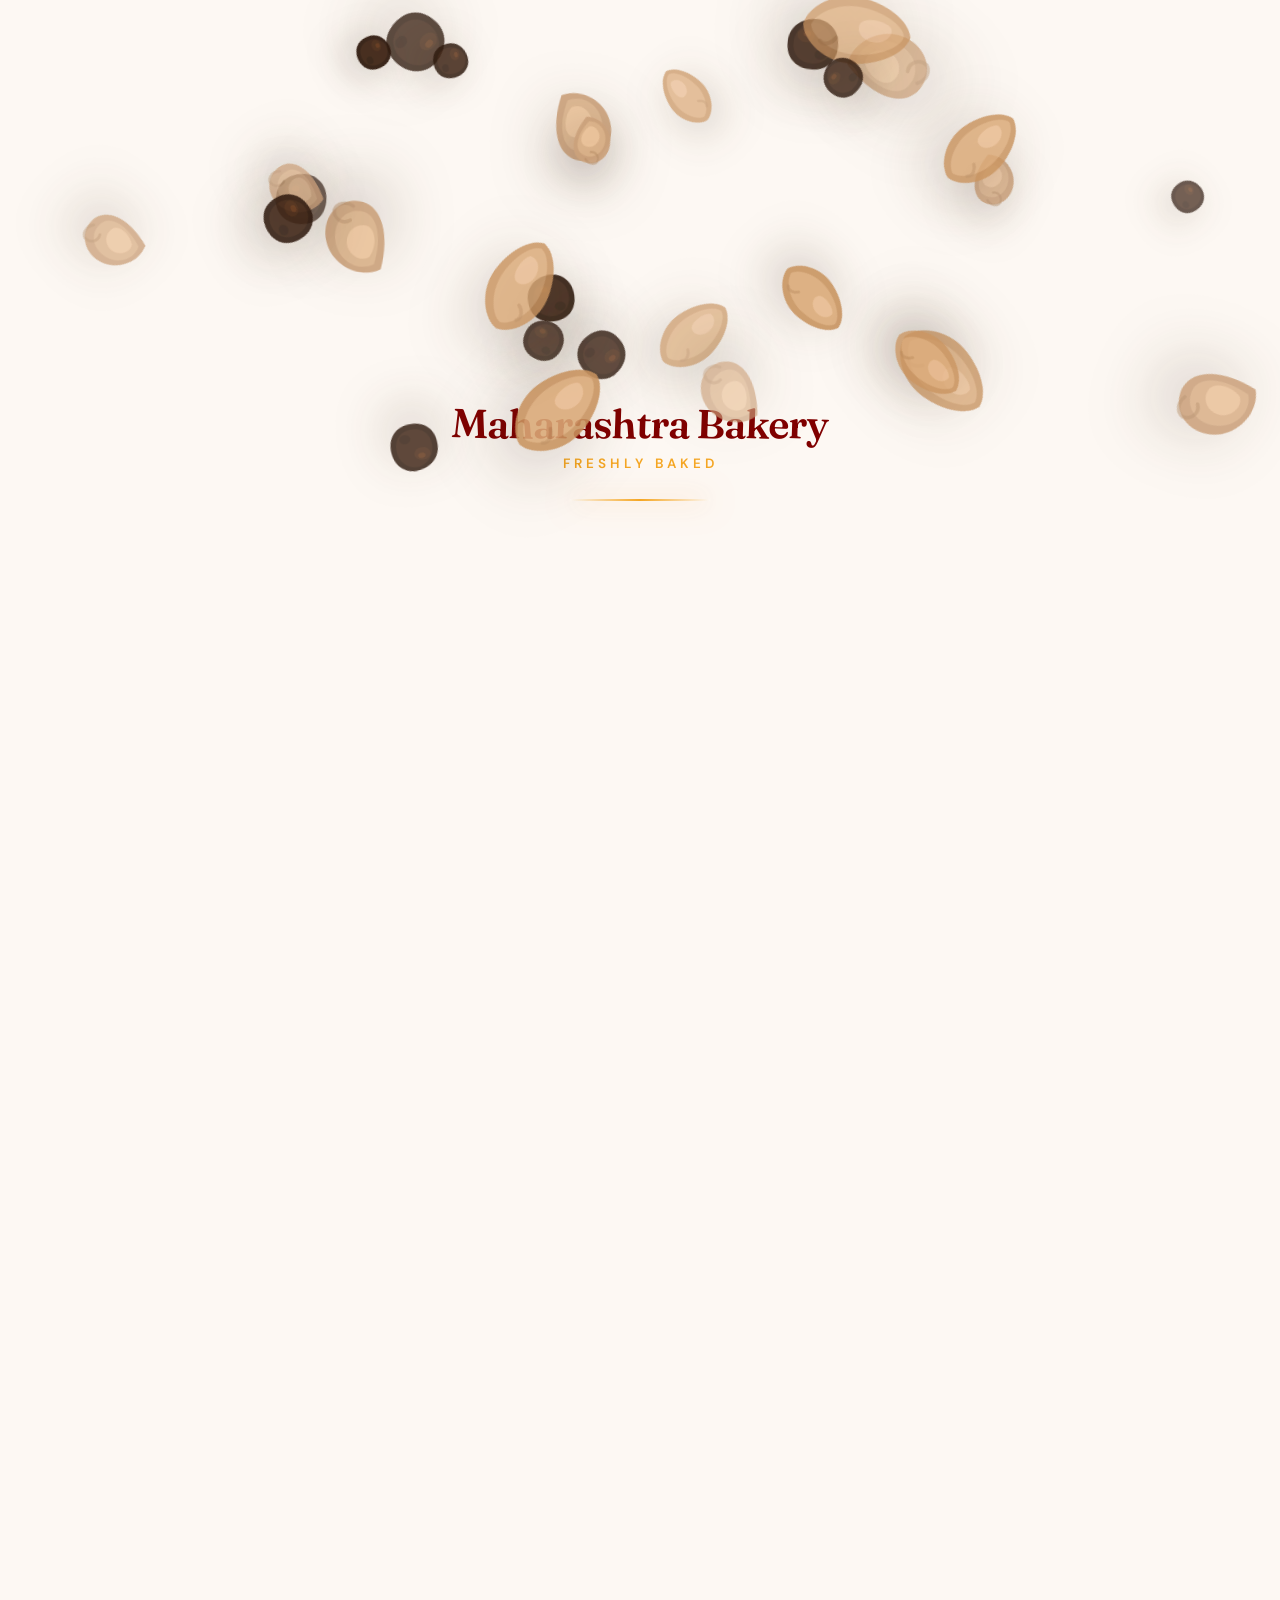
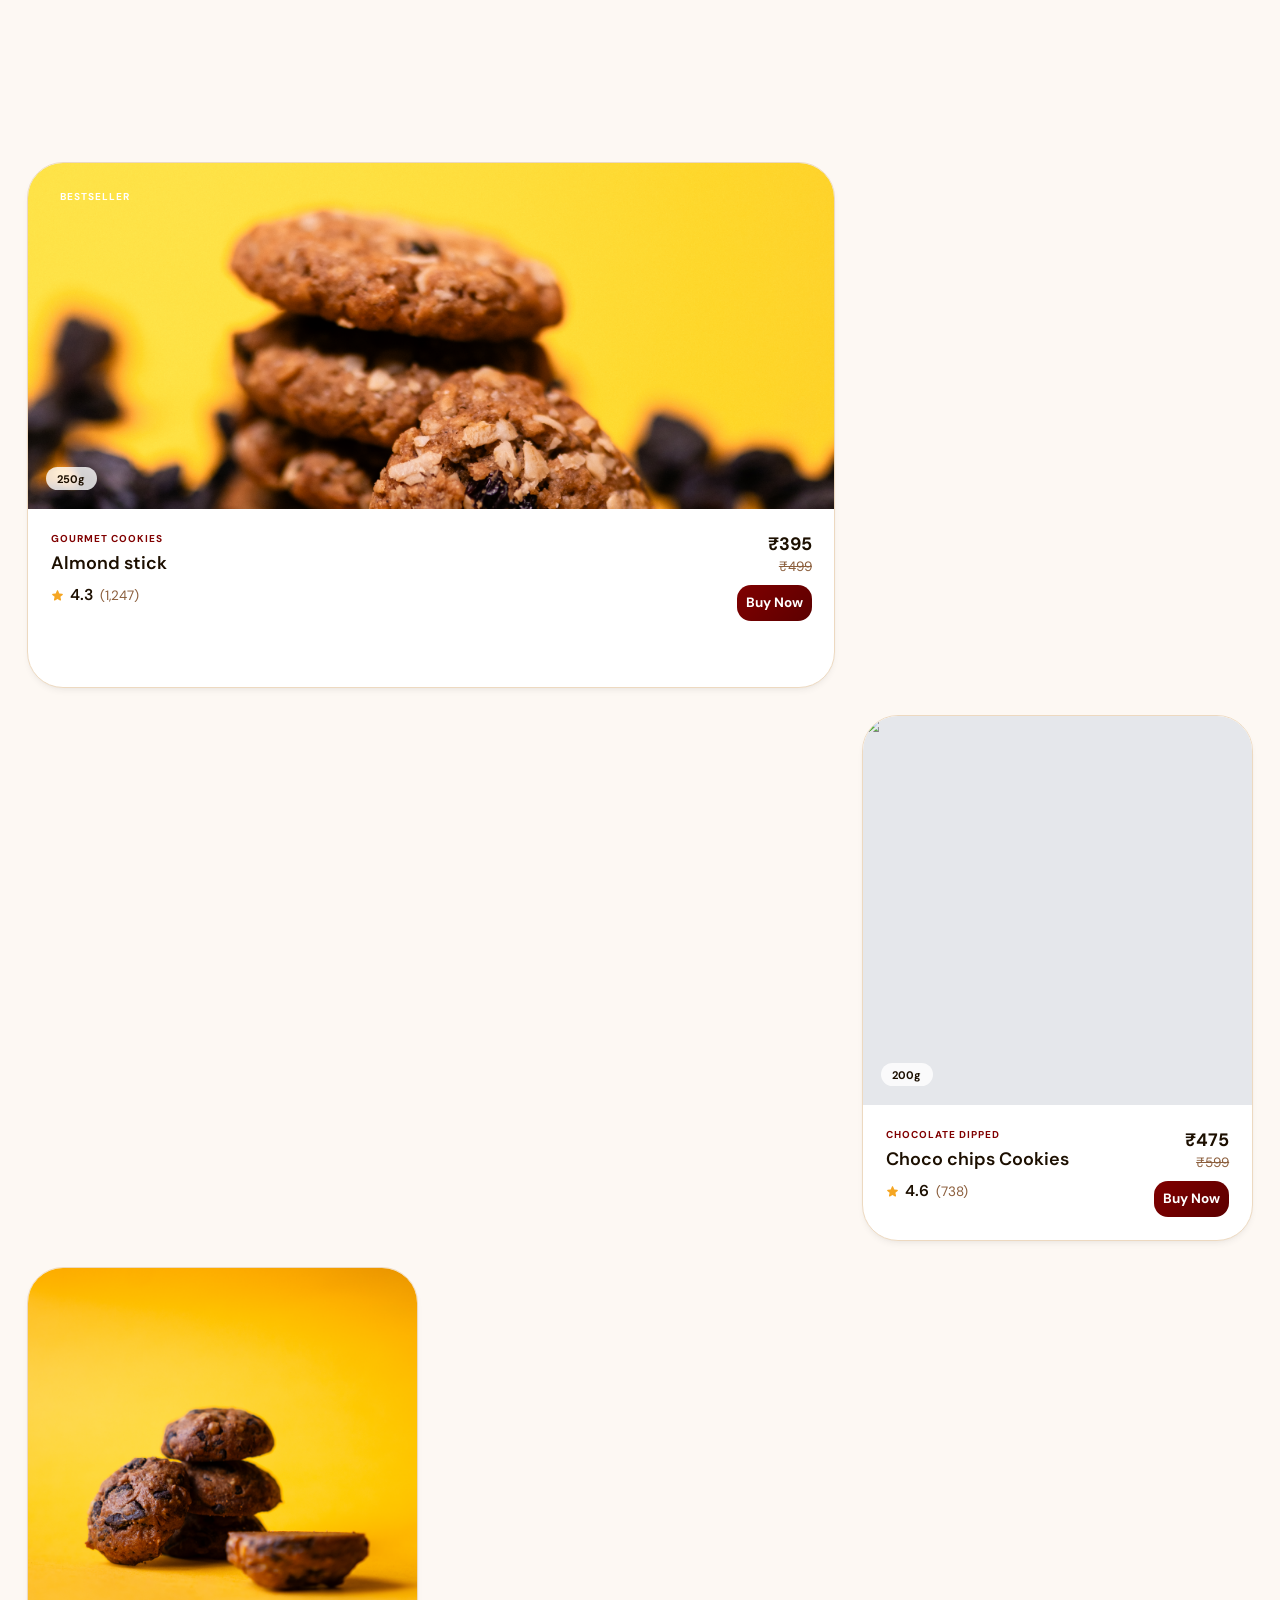
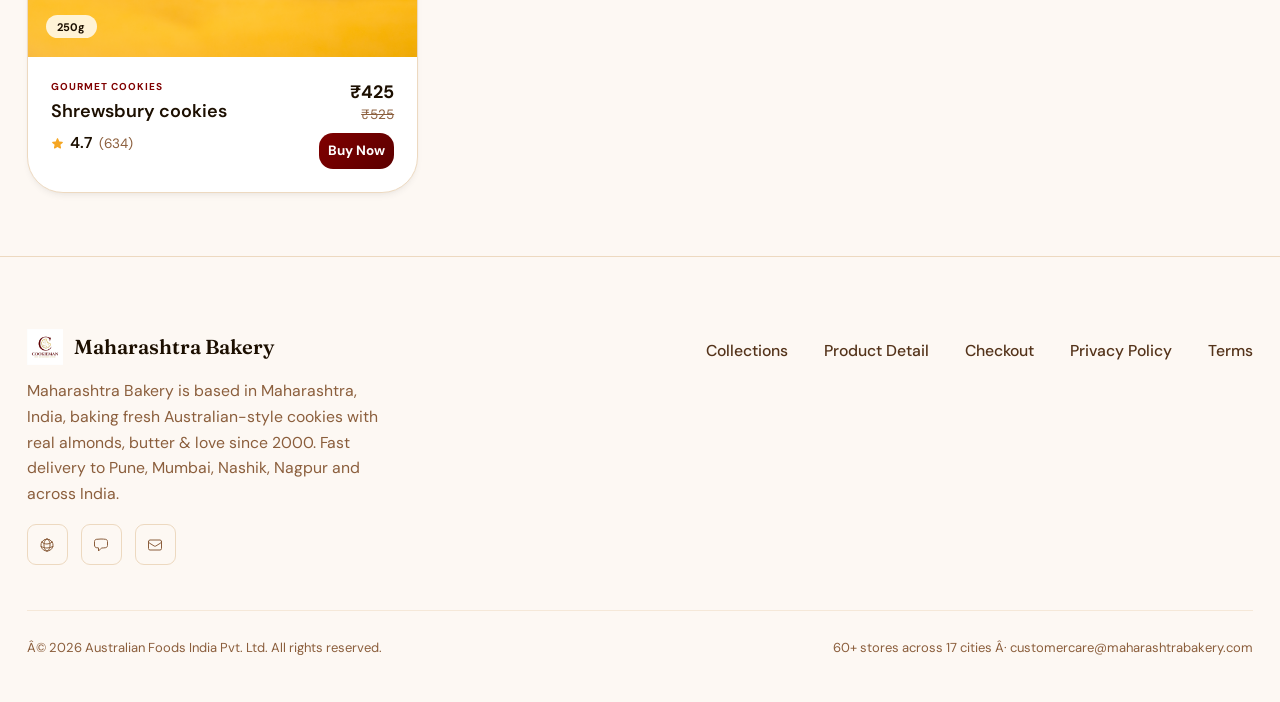
==== commit 415ba57b: "Fix video path with explicit relative path" ====
--- a/index.html
+++ b/index.html
@@ -121,11 +121,11 @@
         <!-- Background Video -->
         <video class="hero-video-blur absolute inset-0 w-full h-full" autoplay muted loop playsinline preload="metadata"
           aria-hidden="true">
-          <source src="assets/videos/main-video.mp4" type="video/mp4" />
+          <source src="./assets/videos/main-video.mp4" type="video/mp4" />
           Your browser does not support the video tag.
         </video>
         <video class="hero-video-main absolute inset-0 w-full h-full" autoplay muted loop playsinline preload="auto">
-          <source src="assets/videos/main-video.mp4" type="video/mp4" />
+          <source src="./assets/videos/main-video.mp4" type="video/mp4" />
           Your browser does not support the video tag.
         </video>
 
